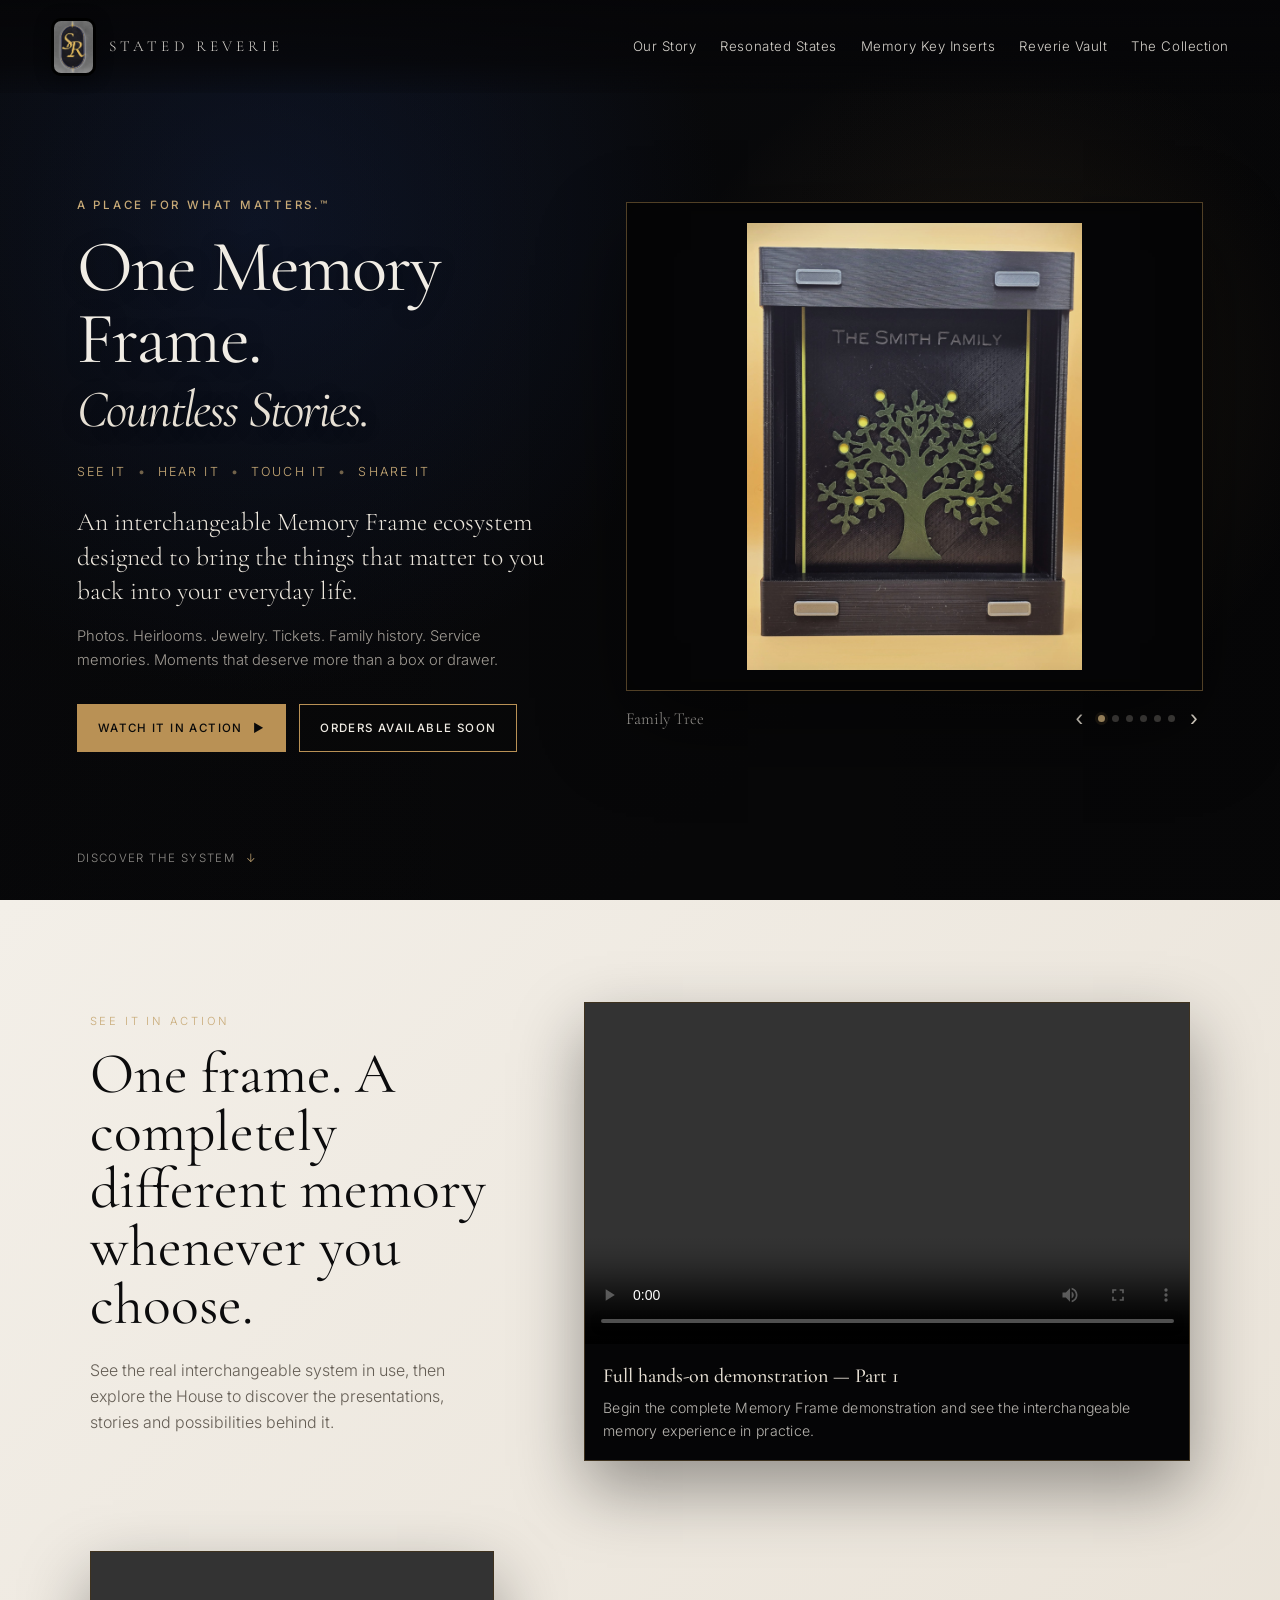
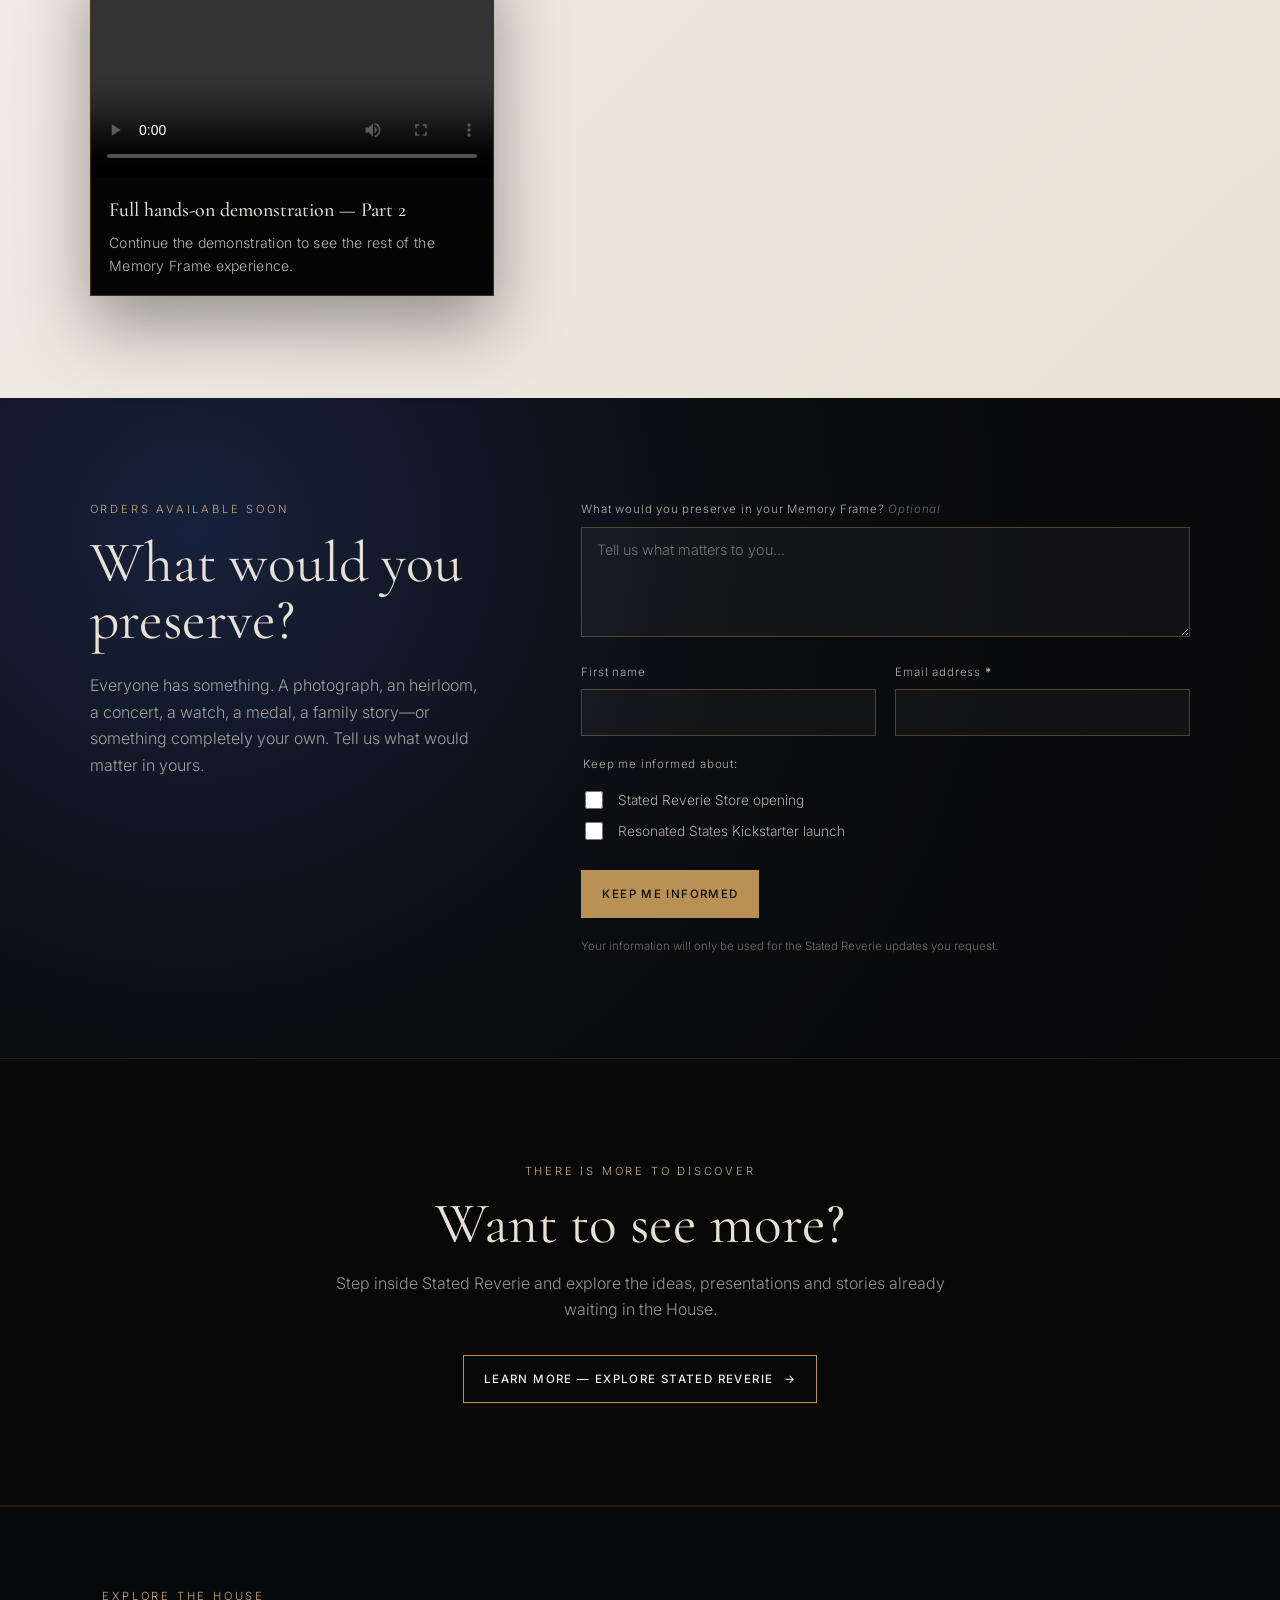
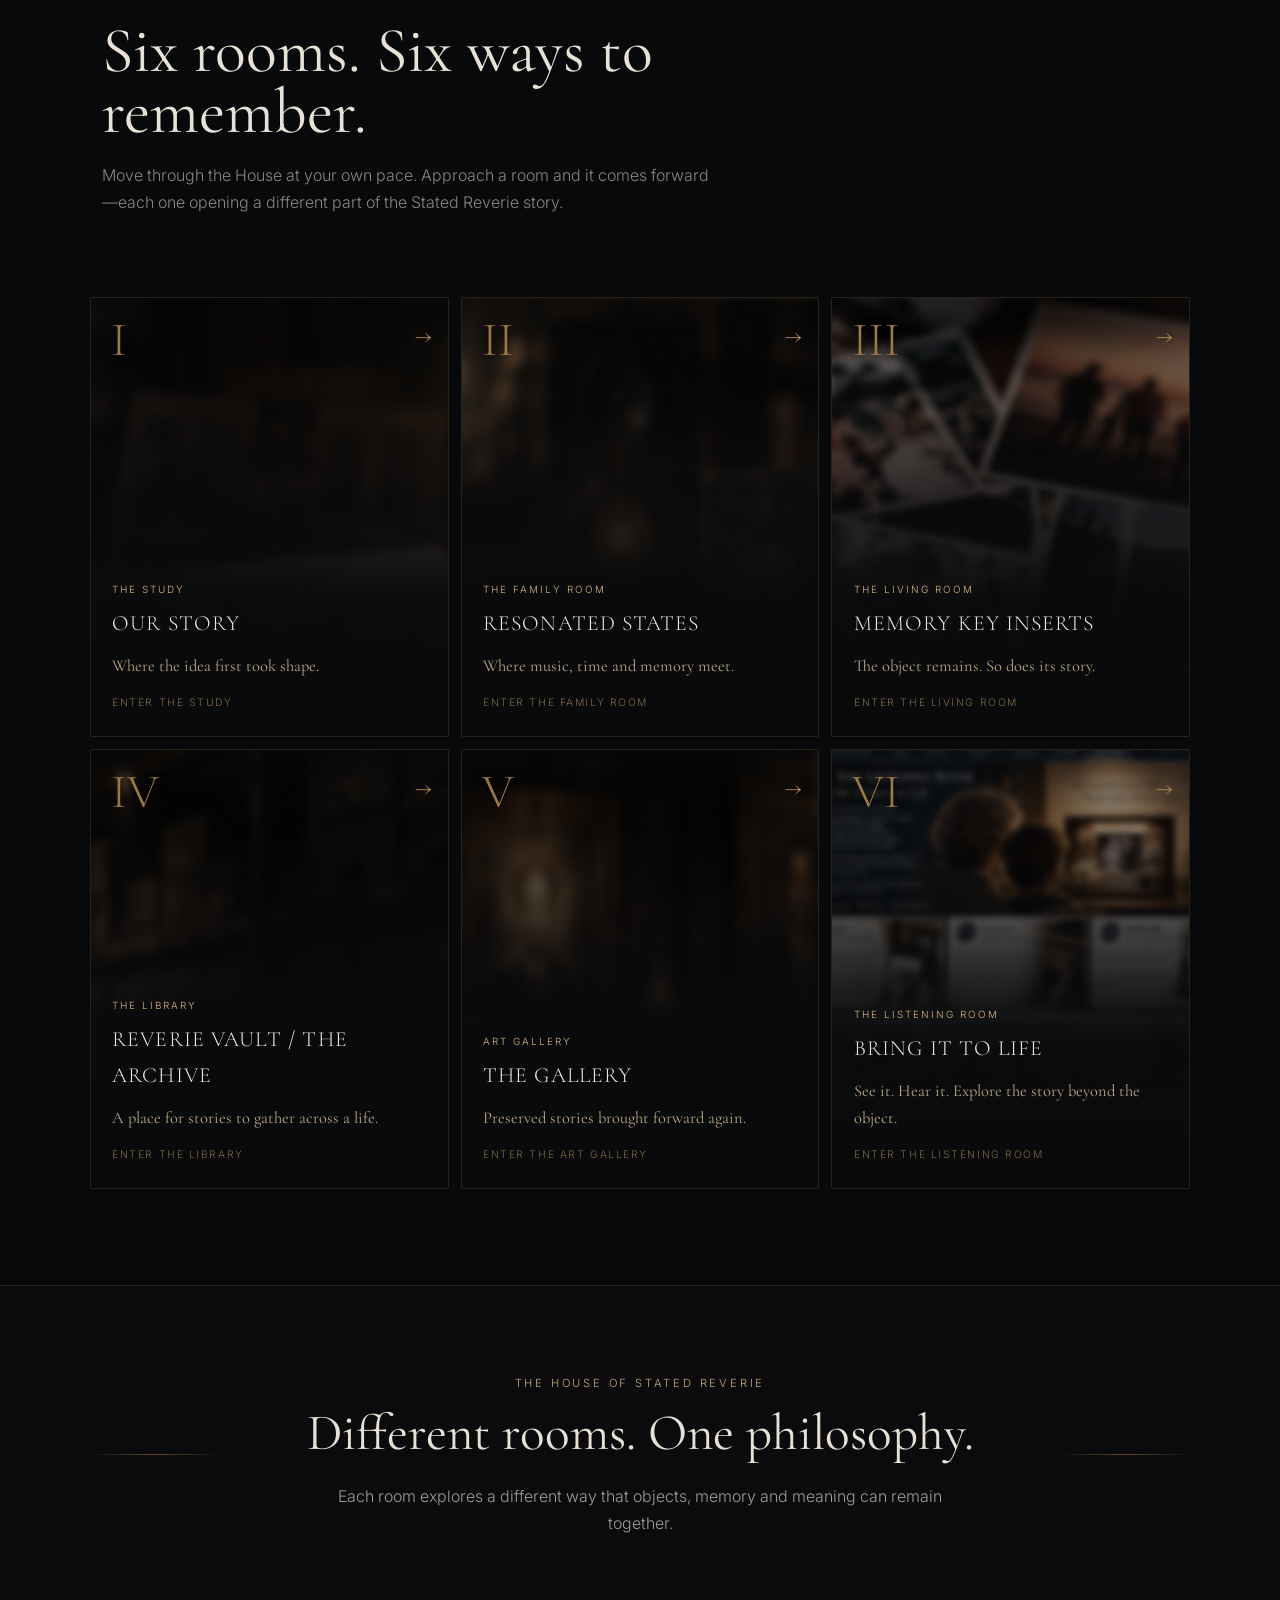
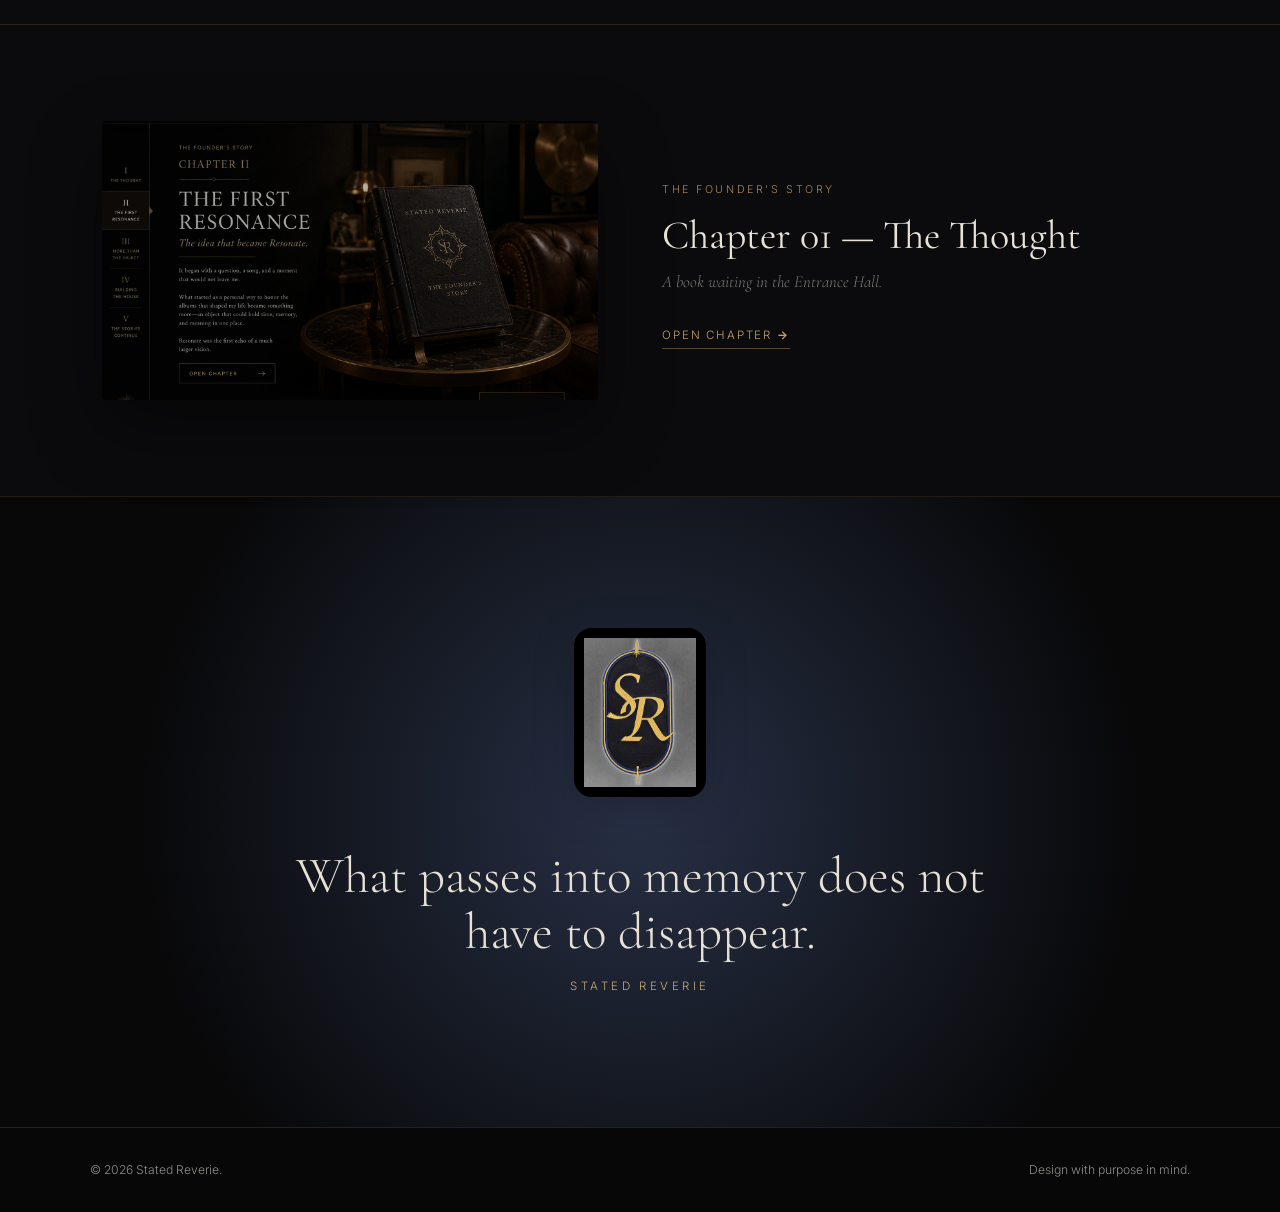
==== index.html @ b524165b "Rename Index.html to index.html" ====
<!doctype html>
<html lang="en">
<head>
<meta charset="utf-8">
<meta name="viewport" content="width=device-width,initial-scale=1">
<meta name="description" content="Stated Reverie creates physical places for the memories we don't want to lose.">
<title>Stated Reverie — A Place for What Matters</title>
<link rel="preconnect" href="https://fonts.googleapis.com">
<link rel="preconnect" href="https://fonts.gstatic.com" crossorigin>
<link href="https://fonts.googleapis.com/css2?family=Cormorant+Garamond:wght@400;500;600&family=Inter:wght@300;400;500&display=swap" rel="stylesheet">
<link rel="stylesheet" href="styles.css?v=41">
</head>
<body>
<header class="site-header">
  <a class="brand" href="#top"><img class="brand-brooch" src="assets/stated-reverie-brooch-official.png" alt="Stated Reverie SR Brooch"><span class="brand-name">STATED REVERIE</span></a>
  <button class="menu-toggle" aria-label="Open navigation" aria-expanded="false">☰</button>
  <nav class="site-nav">
    <a href="story.html">Our Story</a><a href="resonate.html">Resonated States</a><a href="memory-capsules.html">Memory Key Inserts</a><a href="genesis.html">Reverie Vault</a><a href="collection.html">The Collection</a>
  </nav>
</header>

<main id="top">
<section class="hero hero-v41" aria-labelledby="v41-title">
  <div class="hero-v41-backdrop" aria-hidden="true"></div>
  <div class="hero-v41-copy">
    <p class="v41-eyebrow">A PLACE FOR WHAT MATTERS.™</p>
    <h1 id="v41-title">One Memory Frame.<span>Countless Stories.</span></h1>
    <p class="v41-senses">SEE IT <b>•</b> HEAR IT <b>•</b> TOUCH IT <b>•</b> SHARE IT</p>
    <p class="v41-lead">An interchangeable Memory Frame ecosystem designed to bring the things that matter to you back into your everyday life.</p>
    <p class="v41-examples">Photos. Heirlooms. Jewelry. Tickets. Family history. Service memories. Moments that deserve more than a box or drawer.</p>
    <div class="v41-actions">
      <a class="v41-button primary" href="#watch">Watch it in action <span aria-hidden="true">▶</span></a>
      <a class="v41-button secondary" href="#interest">Orders available soon</a>
    </div>
  </div>

  <div class="memory-frame-rotator" aria-label="Examples of interchangeable Stated Reverie Memory Frame presentations">
    <div class="rotator-stage">
      <img class="rotator-slide active" src="assets/family-tree.jpg" alt="Family Tree Memory Frame presentation">
      <img class="rotator-slide" src="assets/clock-album-cd.jpg" alt="Music and CD Memory Frame presentation">
      <img class="rotator-slide" src="assets/shadowbox-wristwatch.jpg" alt="Wristwatch heirloom Memory Frame presentation">
      <img class="rotator-slide" src="assets/lithophane-lit.jpg" alt="Illuminated lithophane Memory Frame presentation">
      <img class="rotator-slide" src="assets/event-keepsake-superbowl.jpg" alt="Event keepsake Memory Frame presentation">
      <img class="rotator-slide" src="assets/pegboard-pocketwatch.jpg" alt="Pocket watch pegboard Memory Frame presentation">
    </div>
    <div class="rotator-footer">
      <span id="rotator-caption">Family Tree</span>
      <div class="rotator-controls" aria-label="Memory Frame slideshow controls">
        <button type="button" class="rotator-prev" aria-label="Previous Memory Frame">‹</button>
        <div class="rotator-dots" aria-label="Choose a Memory Frame"></div>
        <button type="button" class="rotator-next" aria-label="Next Memory Frame">›</button>
      </div>
    </div>
  </div>
  <a class="v41-scroll-cue" href="#watch">Discover the system <span aria-hidden="true">↓</span></a>
</section>

<section class="v41-watch" id="watch" aria-labelledby="watch-title">
  <div class="v41-section-copy">
    <p class="room-label">SEE IT IN ACTION</p>
    <h2 id="watch-title">One frame. A completely different memory whenever you choose.</h2>
    <p>See the real interchangeable system in use, then explore the House to discover the presentations, stories and possibilities behind it.</p>
  </div>
  <div class="v41-demo-video">
    <video controls preload="metadata" playsinline aria-label="Stated Reverie Memory Frame full hands-on demonstration part 1">
      <source src="assets/MemoryFrameDemo_Part1_H264.mp4" type="video/mp4">
      Your browser does not support embedded video.
    </video>
    <div class="v41-video-caption"><strong>Full hands-on demonstration — Part 1</strong><span>Begin the complete Memory Frame demonstration and see the interchangeable memory experience in practice.</span></div>
  </div>
  <div class="v41-demo-video">
    <video controls preload="metadata" playsinline aria-label="Stated Reverie Memory Frame full hands-on demonstration part 2">
      <source src="assets/MemoryFrameDemo_Part2_H264.mp4" type="video/mp4">
      Your browser does not support embedded video.
    </video>
    <div class="v41-video-caption"><strong>Full hands-on demonstration — Part 2</strong><span>Continue the demonstration to see the rest of the Memory Frame experience.</span></div>
  </div>
</section>

<section class="v41-interest" id="interest" aria-labelledby="interest-title">
  <div class="interest-intro">
    <p class="room-label">ORDERS AVAILABLE SOON</p>
    <h2 id="interest-title">What would you preserve?</h2>
    <p>Everyone has something. A photograph, an heirloom, a concert, a watch, a medal, a family story—or something completely your own. Tell us what would matter in yours.</p>
  </div>
  <form class="interest-form" name="stated-reverie-interest" method="POST" data-netlify="true">
    <input type="hidden" name="form-name" value="stated-reverie-interest">
    <label class="wide">
      <span>What would you preserve in your Memory Frame? <em>Optional</em></span>
      <textarea name="memory" rows="4" placeholder="Tell us what matters to you..."></textarea>
    </label>
    <label><span>First name</span><input name="first-name" type="text" autocomplete="given-name"></label>
    <label><span>Email address <b aria-hidden="true">*</b></span><input name="email" type="email" autocomplete="email" required></label>
    <fieldset class="wide">
      <legend>Keep me informed about:</legend>
      <label class="check"><input type="checkbox" name="updates" value="store-opening"> <span>Stated Reverie Store opening</span></label>
      <label class="check"><input type="checkbox" name="updates" value="kickstarter"> <span>Resonated States Kickstarter launch</span></label>
    </fieldset>
    <button class="v41-button primary wide" type="submit">Keep me informed</button>
    <p class="form-note wide">Your information will only be used for the Stated Reverie updates you request.</p>
  </form>
</section>

<section class="v41-explore" aria-labelledby="explore-title">
  <p class="room-label">THERE IS MORE TO DISCOVER</p>
  <h2 id="explore-title">Want to see more?</h2>
  <p>Step inside Stated Reverie and explore the ideas, presentations and stories already waiting in the House.</p>
  <a class="v41-button secondary" href="#house">Learn more — Explore Stated Reverie <span aria-hidden="true">→</span></a>
</section>

<section class="memory-room-index" id="house" aria-label="Explore the House">
  <div class="memory-room-intro">
    <p class="room-label">EXPLORE THE HOUSE</p>
    <h2>Six rooms. Six ways to remember.</h2>
    <p>Move through the House at your own pace. Approach a room and it comes forward—each one opening a different part of the Stated Reverie story.</p>
  </div>

  <div class="memory-room-grid">
    <a class="memory-room-card story-memory" href="story.html">
      <span class="memory-number">I</span>
      <div class="memory-copy"><span class="house-room-name">THE STUDY</span><small>OUR STORY</small><strong>Where the idea first took shape.</strong><em>Enter the Study</em></div>
      <div class="memory-image"><img src="assets/room-story-memory.jpg" alt="Atmospheric memory artwork for The Study"></div>
      <span class="memory-arrow">→</span>
    </a>

    <a class="memory-room-card resonate-memory" href="resonate.html">
      <span class="memory-number">II</span>
      <div class="memory-copy"><span class="house-room-name">THE FAMILY ROOM</span><small>RESONATED STATES</small><strong>Where music, time and memory meet.</strong><em>Enter the Family Room</em></div>
      <div class="memory-image"><img src="assets/room-resonate-memory.jpg" alt="A real Stated Reverie Family Tree presentation representing shared family memories"></div>
      <span class="memory-arrow">→</span>
    </a>

    <a class="memory-room-card capsules-memory" href="memory-capsules.html">
      <span class="memory-number">III</span>
      <div class="memory-copy"><span class="house-room-name">THE LIVING ROOM</span><small>MEMORY KEY INSERTS</small><strong>The object remains. So does its story.</strong><em>Enter the Living Room</em></div>
      <div class="memory-image"><img src="assets/family-memory-story.jpg" alt="The physical Stated Reverie Memory Booklet representing the stories attached to keepsakes"></div>
      <span class="memory-arrow">→</span>
    </a>

    <a class="memory-room-card genesis-memory" href="genesis.html">
      <span class="memory-number">IV</span>
      <div class="memory-copy"><span class="house-room-name">THE LIBRARY</span><small>REVERIE VAULT / THE ARCHIVE</small><strong>A place for stories to gather across a life.</strong><em>Enter the Library</em></div>
      <div class="memory-image"><img src="assets/room-genesis-memory.jpg" alt="Atmospheric archive artwork for The Library"></div>
      <span class="memory-arrow">→</span>
    </a>

    <a class="memory-room-card gallery-memory" href="collection.html">
      <span class="memory-number">V</span>
      <div class="memory-copy"><span class="house-room-name">ART GALLERY</span><small>THE GALLERY</small><strong>Preserved stories brought forward again.</strong><em>Enter the Art Gallery</em></div>
      <div class="memory-image"><img src="assets/room-gallery-memory.jpg" alt="A lineup of real Stated Reverie Memory Frame presentations representing the Collection"></div>
      <span class="memory-arrow">→</span>
    </a>

    <a class="memory-room-card listening-memory" href="listening-room.html">
      <span class="memory-number">VI</span>
      <div class="memory-copy"><span class="house-room-name">THE LISTENING ROOM</span><small>BRING IT TO LIFE</small><strong>See it. Hear it. Explore the story beyond the object.</strong><em>Enter the Listening Room</em></div>
      <div class="memory-image"><img src="assets/listening-room-memory.png" alt="Memory-rich scenes representing photographs, voices, stories and digital memories brought to life"></div>
      <span class="memory-arrow">→</span>
    </a>
  </div>
</section>

<section class="house-threshold" aria-label="The House of Stated Reverie">
  <span class="threshold-rule"></span>
  <div>
    <p class="room-label">THE HOUSE OF STATED REVERIE</p>
    <h2>Different rooms. One philosophy.</h2>
    <p>Each room explores a different way that objects, memory and meaning can remain together.</p>
  </div>
  <span class="threshold-rule"></span>
</section>

<aside class="founder-book-discovery">
      <div class="book-object"><img src="assets/founders-book-scene.png" alt="The Founder’s Story book"></div>
      <div class="book-caption"><span>THE FOUNDER’S STORY</span><strong>Chapter 01 — The Thought</strong><em>A book waiting in the Entrance Hall.</em><a href="chapter-1.html">Open Chapter <b>→</b></a></div>
    </aside><section class="closing">
  <div class="closing-mark"><img src="assets/stated-reverie-brooch-official.png" alt="Stated Reverie Brooch"></div>
  <p>What passes into memory does not have to disappear.</p>
  <span>STATED REVERIE</span>
</section>
</main>

<footer class="site-footer"><div>© 2026 Stated Reverie.</div><div>Design with purpose in mind.</div></footer>
<script src="script.js?v=41"></script>
</body>
</html>
---- styles.css ----
:root{--ink:#0b0b0c;--ivory:#f1ede5;--paper:#e7e0d4;--gold:#b99155;--gold2:#c8aa77;--blue:#111b34;--line:rgba(185,145,85,.42)}
*{box-sizing:border-box}html{scroll-behavior:smooth}body{margin:0;color:var(--ink);background:var(--ivory);font-family:Inter,system-ui,sans-serif;font-weight:300;line-height:1.65}
.site-header{position:fixed;inset:0 0 auto;z-index:50;display:flex;align-items:center;justify-content:space-between;gap:2rem;padding:1.1rem 4vw;color:var(--ivory);background:linear-gradient(to bottom,rgba(7,7,8,.85),rgba(7,7,8,.2),transparent)}
.brand{display:flex;align-items:center;gap:.9rem;color:inherit;text-decoration:none}.brand-mark,.closing-mark{font-family:"Cormorant Garamond",Georgia,serif;font-size:2.2rem;font-style:italic;color:var(--gold2);letter-spacing:-.12em}.brand-name{font-family:"Cormorant Garamond",Georgia,serif;font-size:1.1rem;letter-spacing:.24em}
.site-nav{display:flex;gap:2rem}.site-nav a,.text-link{color:inherit;text-decoration:none;font-size:.83rem;letter-spacing:.04em}.site-nav a:hover,.text-link:hover{color:var(--gold2)}.menu-toggle{display:none;border:0;background:none;color:inherit;font-size:1.5rem}
.hero{position:relative;min-height:100svh;display:flex;align-items:center;padding:8rem 7vw 5rem;color:var(--ivory);background:url("assets/hero-hourglass.jpg") center/cover no-repeat}.hero-overlay{position:absolute;inset:0;background:linear-gradient(90deg,rgba(6,6,7,.94),rgba(6,6,7,.74) 34%,rgba(6,6,7,.2) 62%,rgba(6,6,7,.05))}.hero-copy{position:relative;z-index:2;width:min(650px,46vw);margin-top:2rem}.eyebrow,.section-kicker{font-size:.72rem;letter-spacing:.22em;font-weight:500;text-transform:uppercase}.eyebrow{color:var(--gold2);margin-bottom:1.4rem}
.hero h1,.section h2{font-family:"Cormorant Garamond",Georgia,serif;font-weight:400;line-height:.98;margin:0}.hero h1{font-size:clamp(3.25rem,5.7vw,6.5rem)}.hero h1 span{display:block;margin-top:.16em;color:var(--paper)}.hero-tagline{max-width:34rem;margin:2rem 0 1.5rem;font-family:"Cormorant Garamond",Georgia,serif;font-size:1.3rem;font-style:italic;color:var(--gold2)}.text-link{display:inline-flex;gap:.7rem;padding-top:1rem;border-top:1px solid var(--line)}
.section{position:relative;overflow:hidden;padding:clamp(6rem,10vw,10rem) 7vw}.section.light{background:linear-gradient(135deg,#f3efe8,#e8e1d6)}.section.dark{color:var(--paper);background:radial-gradient(circle at 75% 35%,#1e2332,#111216 38%,#09090a 100%)}
.section-grid{position:relative;z-index:2;display:grid;grid-template-columns:minmax(140px,1fr) minmax(0,3.1fr);gap:4rem;max-width:1280px;margin:auto}.section-kicker{padding-top:.7rem;color:#6f675d}.section-kicker.gold{color:var(--gold2)}.section-content{max-width:760px}.section h2{font-size:clamp(3.2rem,5.4vw,5.6rem);letter-spacing:-.025em}.lead{margin:2rem 0 1.3rem;font-family:"Cormorant Garamond",Georgia,serif;font-size:clamp(1.65rem,2.3vw,2.3rem);line-height:1.25}
.watermark{position:absolute;pointer-events:none;background:url("assets/sr-brooch-watermark.png") center/contain no-repeat;opacity:.12}.brooch-one{width:62vw;height:62vw;right:-20vw;top:-7vw;transform:rotate(-3deg)}.brooch-two{width:52vw;height:52vw;left:-18vw;bottom:-10vw;transform:rotate(5deg)}
.split-section{display:grid;grid-template-columns:1.1fr .9fr;gap:6vw;align-items:center}.split-copy{max-width:680px;margin-left:auto}.quote{margin-top:2rem;color:var(--gold2);font-family:"Cormorant Garamond",Georgia,serif;font-size:1.65rem;font-style:italic}
.abstract-panel{min-height:560px;border:1px solid rgba(185,145,85,.38);border-radius:40px;display:flex;flex-direction:column;align-items:center;justify-content:center;background:radial-gradient(circle at 50% 45%,rgba(185,145,85,.16),transparent 26%),repeating-radial-gradient(ellipse at center,rgba(185,145,85,.2) 0 2px,transparent 2px 19px),#11141c;box-shadow:inset 0 0 80px rgba(0,0,0,.55)}.abstract-panel span{font-family:"Cormorant Garamond",Georgia,serif;font-size:clamp(3rem,5vw,5rem);letter-spacing:.15em;color:var(--gold2)}.abstract-panel small{margin-top:1rem;letter-spacing:.18em;text-transform:uppercase;color:rgba(241,237,229,.68)}
.detail-lines{margin-top:2.6rem;display:grid;gap:.9rem;color:#5f584e;font-family:"Cormorant Garamond",Georgia,serif;font-size:1.35rem;font-style:italic}.detail-lines span{padding-bottom:.45rem;border-bottom:1px solid rgba(95,88,78,.25)}
.genesis{min-height:820px;display:grid;place-items:center}.genesis-inner{width:min(880px,100%);text-align:center}.genesis-inner .lead{margin-inline:auto;max-width:680px}.genesis-inner>p:not(.lead){max-width:700px;margin-inline:auto}.capsule-outline{position:relative;width:min(320px,70vw);aspect-ratio:.58;margin:4rem auto 0;border:1px solid var(--gold);border-radius:999px;opacity:.78}.capsule-line.inner{position:absolute;inset:12px;border:1px solid rgba(185,145,85,.66);border-radius:inherit}.capsule-star,.capsule-pin{position:absolute;left:50%;transform:translateX(-50%);color:var(--gold2)}.capsule-star{top:-22px;font-size:2.5rem}.capsule-pin{bottom:-30px;font-size:3rem;line-height:1}
.coming-soon{margin-top:3rem;display:flex;align-items:center;gap:1.25rem;font-size:.72rem;letter-spacing:.18em;color:#6e665c}.coming-soon .line{height:1px;flex:1;background:rgba(110,102,92,.3)}
.closing{min-height:70vh;display:grid;place-items:center;align-content:center;gap:1rem;text-align:center;color:var(--paper);background:radial-gradient(circle at center,rgba(17,27,52,.9),rgba(8,8,9,1) 70%)}.closing-mark{font-size:8rem}.closing p{margin:0;max-width:760px;font-family:"Cormorant Garamond",Georgia,serif;font-size:clamp(2rem,4vw,4rem);line-height:1.1}.closing>span{color:var(--gold2);font-size:.72rem;letter-spacing:.3em}
.site-footer{display:flex;justify-content:space-between;gap:2rem;padding:2rem 7vw;background:#070708;color:rgba(241,237,229,.58);font-size:.76rem;border-top:1px solid rgba(185,145,85,.18)}
@media(max-width:900px){.site-header{padding:1rem 1.2rem}.brand-name{display:none}.menu-toggle{display:block}.site-nav{position:absolute;top:100%;left:0;right:0;display:none;flex-direction:column;gap:0;background:rgba(8,8,9,.97)}.site-nav.open{display:flex}.site-nav a{padding:1rem 1.2rem;border-bottom:1px solid rgba(255,255,255,.07)}.hero{min-height:92svh;padding:8rem 1.3rem 4rem;background-position:62% center}.hero-copy{width:min(92vw,620px)}.hero h1{font-size:clamp(3rem,12vw,5rem)}.section{padding:5.5rem 1.3rem}.section-grid,.split-section{grid-template-columns:1fr;gap:1.5rem}.split-copy{margin:0}.abstract-panel{min-height:420px}.watermark{opacity:.08}.brooch-one,.brooch-two{width:100vw;height:100vw}.brooch-one{right:-45vw;top:5vw}.brooch-two{left:-45vw;bottom:5vw}.site-footer{flex-direction:column}}


/* --- Prototype 02 refinements --- */
.hero-copy{
  padding:1.4rem 1.4rem 1.6rem 0;
}
.hero h1{
  text-shadow:0 2px 14px rgba(0,0,0,.35);
}
.hero h1::before,
.hero h1::after{
  content:none !important;
}
.site-header{
  background:linear-gradient(to bottom,rgba(6,6,8,.93),rgba(6,6,8,.72) 65%,rgba(6,6,8,.16));
}
.site-nav{
  gap:1.5rem;
}
.site-nav a{
  opacity:.88;
}
.brand-mark{
  font-size:2rem;
  color:var(--gold2);
}
.brand-name{
  font-size:.95rem;
  letter-spacing:.26em;
  opacity:.9;
}

.genesis-product{
  display:grid;
  grid-template-columns:minmax(0,1fr) minmax(420px,.9fr);
  gap:7vw;
  align-items:center;
  min-height:860px;
}
.genesis-copy{
  max-width:680px;
  margin-left:auto;
}
.genesis-copy .lead{
  max-width:620px;
}
.genesis-note{
  margin-top:1.8rem;
  color:rgba(231,224,212,.6);
  font-size:.82rem;
  letter-spacing:.04em;
}
.genesis-visual{
  display:flex;
  justify-content:center;
}
.capsule-frame{
  position:relative;
  width:min(520px,42vw);
  aspect-ratio:.78;
  padding:18px;
  border:1px solid var(--gold);
  border-radius:46% / 24%;
  background:rgba(8,8,9,.55);
  box-shadow:0 35px 80px rgba(0,0,0,.35), inset 0 0 45px rgba(185,145,85,.05);
}
.capsule-frame::before{
  content:"";
  position:absolute;
  inset:12px;
  border:1px solid rgba(185,145,85,.52);
  border-radius:inherit;
  pointer-events:none;
}
.capsule-frame img{
  width:100%;
  height:100%;
  object-fit:cover;
  border-radius:44% / 22%;
  filter:saturate(.9) contrast(1.05) brightness(.88);
}
.capsule-frame .capsule-star{
  top:-25px;
  font-size:2.6rem;
}
.capsule-frame .capsule-pin{
  bottom:-31px;
  font-size:3rem;
}
.closing-mark{
  position:relative;
}
.closing-mark::before{
  content:"";
  position:absolute;
  left:50%;
  top:50%;
  width:240px;
  height:380px;
  transform:translate(-50%,-50%);
  border:1px solid rgba(185,145,85,.16);
  border-radius:46% / 24%;
  z-index:-1;
}

@media(max-width:900px){
  .genesis-product{
    grid-template-columns:1fr;
    gap:3rem;
    min-height:auto;
  }
  .genesis-copy{margin:0}
  .capsule-frame{width:min(82vw,520px)}
}


/* --- Prototype 03: header/hero cleanup + Genesis framing --- */

/* Header is the sole navigation layer. */
.site-header{
  z-index:100;
}
.hero .site-nav,
.hero-nav,
.hero-links{
  display:none !important;
}

/* Prevent decorative/duplicate hero copy from appearing as another nav/text layer. */
.hero-copy::before,
.hero-copy::after,
.hero h1::before,
.hero h1::after{
  content:none !important;
  display:none !important;
}

/* Give the hero copy a clear, deliberate zone away from the header. */
.hero-copy{
  position:relative;
  z-index:2;
  max-width:650px;
  padding-top:clamp(5rem,10vh,8rem);
}
.hero h1{
  position:relative;
  opacity:1;
}

/* Genesis: show the complete product as an object in a frame, rather than cropping into it. */
.capsule-frame{
  width:min(590px,44vw);
  aspect-ratio:.88;
  padding:24px;
  border-radius:42% / 22%;
  display:flex;
  align-items:center;
  justify-content:center;
}
.genesis-photo-mat{
  width:calc(100% - 34px);
  height:calc(100% - 34px);
  display:flex;
  align-items:center;
  justify-content:center;
  overflow:hidden;
  border-radius:38% / 19%;
  background:
    radial-gradient(circle at 50% 45%,rgba(185,145,85,.08),transparent 55%),
    #09090a;
}
.capsule-frame img{
  width:88%;
  height:88%;
  object-fit:contain;
  object-position:center;
  border-radius:4px;
  filter:saturate(.88) contrast(1.04) brightness(.9);
  box-shadow:0 24px 55px rgba(0,0,0,.42);
}

@media(max-width:900px){
  .capsule-frame{width:min(88vw,590px)}
  .hero-copy{padding-top:6.5rem}
}

/* Prototype 04 — hero artwork cleanup */
.hero{
  background-position:center 44%;
}
@media(max-width:900px){
  .hero{background-position:60% 44%;}
}


/* Prototype 05 — clean hero: artwork carries the message */
.hero-copy{display:none !important;}
.hero-scroll{
  position:absolute;
  z-index:3;
  left:7vw;
  bottom:4.2rem;
}
.hero-scroll .text-link{
  color:rgba(241,237,229,.88);
  border-top:1px solid rgba(185,145,85,.55);
}
@media(max-width:900px){
  .hero-scroll{left:1.3rem;bottom:2.4rem;}
}


/* Prototype 06 — restore hero artwork brightness now that overlay copy is gone */
.hero-overlay{
  background:
    linear-gradient(180deg, rgba(0,0,0,.16) 0%, rgba(0,0,0,.03) 28%, rgba(0,0,0,.02) 72%, rgba(0,0,0,.12) 100%) !important;
}
@media(max-width:900px){
  .hero-overlay{
    background:
      linear-gradient(180deg, rgba(0,0,0,.18) 0%, rgba(0,0,0,.04) 30%, rgba(0,0,0,.03) 75%, rgba(0,0,0,.14) 100%) !important;
  }
}


/* Prototype 07 — actual SR Brooch in header */
.brand-brooch{
  display:block;
  width:42px;
  height:54px;
  object-fit:contain;
  flex:0 0 auto;
  filter:drop-shadow(0 2px 8px rgba(0,0,0,.32));
}
.brand{
  gap:.8rem;
}
.brand-name{
  font-family:"Cormorant Garamond",Georgia,serif;
  letter-spacing:.27em;
}
@media(max-width:900px){
  .brand-brooch{width:38px;height:48px}
  .brand-name{display:inline;font-size:.78rem;letter-spacing:.18em}
}

/* Prototype 08 — official Stated Reverie Brooch */
:root{--sr-gold:#c09a58;--sr-blue:#172a63;--sr-black:#0a0a0c;}
.brand-brooch{width:39px;height:52px;object-fit:contain;filter:drop-shadow(0 2px 8px rgba(0,0,0,.4));}
.closing-mark{width:112px;height:auto;margin:0 auto 2.2rem;border:0!important;}
.closing-mark::before{display:none!important;}
.closing-mark img{display:block;width:100%;height:auto;object-fit:contain;filter:drop-shadow(0 10px 24px rgba(0,0,0,.28));}
@media(max-width:900px){.brand-brooch{width:35px;height:47px}.closing-mark{width:92px}}


/* Prototype 09 — black presentation field behind official SR Brooch */
.brand-brooch{
  background:#000;
  border-radius:10px;
  padding:3px;
  box-sizing:content-box;
}
.closing-mark{
  background:#000;
  border-radius:18px;
  padding:10px;
  box-sizing:content-box;
}
.closing-mark img{
  background:#000;
}

/* Prototype 10 — multi-page brand site */
.interior-header{background:rgba(7,7,8,.96);border-bottom:1px solid rgba(185,145,85,.18)}
.interior-main{background:#0a0a0c;color:var(--paper)}
.interior-hero{position:relative;min-height:68vh;display:flex;align-items:flex-end;padding:11rem 8vw 7rem;overflow:hidden;background:radial-gradient(circle at 75% 40%,#17213b 0,#101116 35%,#09090a 72%)}
.interior-copy{position:relative;z-index:2;max-width:950px}
.interior-hero h1{font-family:"Cormorant Garamond",Georgia,serif;font-weight:400;font-size:clamp(4rem,8vw,8rem);line-height:.9;margin:0;color:#eee8de}
.interior-lead{font-family:"Cormorant Garamond",Georgia,serif;font-size:clamp(1.6rem,2.6vw,2.5rem);max-width:760px;color:var(--gold2);line-height:1.25}
.interior-watermark{position:absolute;width:50vw;height:70vw;right:-12vw;top:2vw;background:url("assets/stated-reverie-brooch-watermark.png") center/contain no-repeat;opacity:.32}
.interior-body{display:grid;grid-template-columns:minmax(0,1.5fr) minmax(300px,.7fr);gap:8vw;padding:8rem 8vw;background:linear-gradient(135deg,#f2eee7,#e5ded2);color:#151515}
.interior-text{max-width:760px;font-size:1.05rem}
.interior-text>p:first-child{font-family:"Cormorant Garamond",Georgia,serif;font-size:2rem;line-height:1.35;margin-top:0}
.interior-text blockquote{font-family:"Cormorant Garamond",Georgia,serif;font-size:2rem;font-style:italic;color:#80653c;border-left:1px solid #b99155;margin:3rem 0 0;padding-left:2rem}
.interior-feature{align-self:start;border-top:1px solid rgba(80,70,55,.25);padding-top:2rem}
.feature-number{font-size:.72rem;letter-spacing:.2em;color:#8a7658}
.interior-feature h3{font-family:"Cormorant Garamond",Georgia,serif;font-size:2.2rem;font-weight:400;line-height:1.05}
.prompt-card{display:grid;gap:1rem;margin:3rem 0;padding:2rem;border:1px solid rgba(128,101,60,.3);font-family:"Cormorant Garamond",Georgia,serif;font-size:1.5rem;font-style:italic}
.real-product{margin:0}.real-product img{width:100%;display:block;object-fit:contain;background:#09090a;padding:1.5rem}.real-product figcaption{font-size:.75rem;letter-spacing:.06em;color:#70695f;margin-top:.7rem}
.interior-close{min-height:45vh;display:grid;place-items:center;align-content:center;text-align:center;gap:1rem;background:radial-gradient(circle,#17213b,#080809 70%);padding:5rem 2rem}
.interior-close img{width:82px;background:#000;border-radius:14px;padding:6px}
.interior-close p{font-family:"Cormorant Garamond",Georgia,serif;font-size:2rem;margin:.5rem 0;color:#ddd5c8}
.interior-close a{color:var(--gold2);text-decoration:none;font-size:.8rem;letter-spacing:.1em;text-transform:uppercase;border-bottom:1px solid rgba(185,145,85,.4);padding-bottom:.4rem}
@media(max-width:900px){.interior-hero{min-height:60vh;padding:9rem 1.3rem 4rem}.interior-body{grid-template-columns:1fr;padding:5rem 1.3rem}.interior-watermark{width:100vw;height:120vw;right:-45vw}.interior-feature{margin-top:2rem}}

/* Prototype 11 — The House / Rooms gallery language */
.house-threshold{
  display:grid;grid-template-columns:1fr minmax(320px,760px) 1fr;align-items:center;gap:2.5rem;
  padding:5.5rem 7vw;text-align:center;background:#0b0b0d;color:#e7e0d4
}
.threshold-rule{height:1px;background:linear-gradient(90deg,transparent,rgba(185,145,85,.5),transparent)}
.room-label{font-size:.7rem;letter-spacing:.25em;color:var(--gold2);margin:0 0 1rem}
.house-threshold h2{font-family:"Cormorant Garamond",Georgia,serif;font-size:clamp(2.5rem,4vw,4.4rem);font-weight:400;margin:0;line-height:1}
.house-threshold p:last-child{max-width:620px;margin:1.5rem auto 0;color:rgba(231,224,212,.68)}
.room-entry{display:inline-flex;gap:.8rem;align-items:center;margin-top:2rem;color:var(--gold2);text-decoration:none;font-size:.76rem;letter-spacing:.14em;text-transform:uppercase;padding-bottom:.5rem;border-bottom:1px solid rgba(185,145,85,.45)}
.room-entry:hover{border-color:var(--gold2)}
.dark-link{color:#725b38;border-color:rgba(114,91,56,.4)}
.gallery-purpose{font-family:"Cormorant Garamond",Georgia,serif;font-style:italic;font-size:1.35rem;color:#6d655a}

/* Each room has its own restrained atmosphere — different rooms, one House. */
.story-room{--room-accent:#b18c58;--room-glow:#352b20}
.resonate-room{--room-accent:#b99155;--room-glow:#182546}
.capsule-room{--room-accent:#aa8054;--room-glow:#3a2923}
.genesis-room{--room-accent:#8e9bb7;--room-glow:#1d2737}
.interior-main{--room-accent:var(--gold2);--room-glow:#17213b}
.story-room .interior-main,.resonate-room .interior-main,.capsule-room .interior-main,.genesis-room .interior-main{--room-accent:inherit}
.story-room .interior-hero{background:radial-gradient(circle at 75% 40%,#352b20,#151311 38%,#09090a 72%)}
.resonate-room .interior-hero{background:radial-gradient(circle at 75% 40%,#182546,#10131c 38%,#09090a 72%)}
.capsule-room .interior-hero{background:radial-gradient(circle at 75% 40%,#3a2923,#171211 38%,#09090a 72%)}
.genesis-room .interior-hero{background:radial-gradient(circle at 75% 40%,#1d2737,#11151c 38%,#09090a 72%)}
.story-room .interior-lead{color:#c6a271}.resonate-room .interior-lead{color:#c6a06a}
.capsule-room .interior-lead{color:#bd936c}.genesis-room .interior-lead{color:#aeb9cf}
.room-threshold{height:82px;display:grid;grid-template-columns:1fr auto 1fr;align-items:center;gap:1.5rem;padding:0 8vw;background:#0a0a0c;color:#8f8679}
.room-threshold span{height:1px;background:linear-gradient(90deg,transparent,rgba(185,145,85,.4))}
.room-threshold span:last-child{background:linear-gradient(90deg,rgba(185,145,85,.4),transparent)}
.room-threshold em{font-family:"Cormorant Garamond",Georgia,serif;font-size:1rem;letter-spacing:.12em;font-style:italic}
.continue-label{font-size:.65rem;letter-spacing:.22em;color:rgba(231,224,212,.45);margin-bottom:.25rem}
.interior-close a{margin-top:.3rem}
@media(max-width:900px){
 .house-threshold{grid-template-columns:1fr;padding:4rem 1.3rem}.threshold-rule{display:none}
 .room-threshold{padding:0 1.3rem}.room-threshold em{font-size:.85rem}
}

/* Prototype 12 — The Founder’s Book */
.founder-book-discovery{display:grid;grid-template-columns:minmax(260px,520px) minmax(280px,520px);gap:4rem;align-items:center;padding:6rem 8vw;background:#0b0b0d;color:#e8e1d6;border-top:1px solid rgba(185,145,85,.18);border-bottom:1px solid rgba(185,145,85,.12)}
.book-object{overflow:hidden;border-radius:3px;box-shadow:0 28px 70px rgba(0,0,0,.45)}
.book-object img{display:block;width:100%;aspect-ratio:16/9;object-fit:cover;transition:transform .8s ease,filter .5s ease;filter:brightness(.72) saturate(.82)}
.founder-book-discovery:hover .book-object img{transform:scale(1.025);filter:brightness(.9) saturate(.95)}
.book-caption span{font-size:.67rem;letter-spacing:.24em;color:#a98653}
.book-caption strong{display:block;font-family:"Cormorant Garamond",Georgia,serif;font-weight:400;font-size:2.5rem;line-height:1.05;margin:.8rem 0}
.book-caption em{display:block;color:rgba(232,225,214,.52);font-family:"Cormorant Garamond",Georgia,serif;font-size:1.05rem;margin-bottom:1.5rem}
.book-caption a{color:#c4a06b;text-decoration:none;text-transform:uppercase;font-size:.72rem;letter-spacing:.16em;border-bottom:1px solid rgba(196,160,107,.4);padding-bottom:.4rem}
.book-reading{min-height:100vh;padding:10rem 6vw 6rem;background:radial-gradient(circle at 50% 15%,#30271e,#0b0b0c 58%);display:grid;place-items:center}
.book-page{width:min(880px,94vw);min-height:74vh;padding:clamp(3rem,7vw,7rem);background:linear-gradient(100deg,#e9dfcb,#f5ecdb 48%,#e5d8c1);color:#2b251e;box-shadow:0 35px 90px rgba(0,0,0,.58),inset 0 0 60px rgba(116,85,48,.12);border:1px solid rgba(118,88,49,.25);position:relative}
.book-page::after{content:"";position:absolute;left:50%;top:0;bottom:0;width:1px;background:linear-gradient(transparent,rgba(87,64,39,.12),transparent);pointer-events:none}
.chapter-index{font-size:.66rem;letter-spacing:.22em;color:#876c49}
.book-page h1{font-family:"Cormorant Garamond",Georgia,serif;font-weight:400;font-size:clamp(3.5rem,7vw,6.5rem);line-height:.9;margin:1.4rem 0 3rem}
.chapter-copy{font-family:"Cormorant Garamond",Georgia,serif;font-size:1.45rem;line-height:1.55;max-width:690px}
.chapter-copy p{margin:0 0 1.45rem}
.chapter-5 .chapter-copy p:last-child{font-size:1.8rem;font-style:italic;color:#6f5330;margin-top:3rem;white-space:pre-line}
.chapter-nav{display:grid;grid-template-columns:1fr auto 1fr;align-items:center;gap:1rem;margin-top:4rem;padding-top:1.2rem;border-top:1px solid rgba(87,64,39,.22);font-size:.72rem;letter-spacing:.08em;text-transform:uppercase}
.chapter-nav a{color:#695338;text-decoration:none}.chapter-nav a:last-child{text-align:right}.chapter-nav span{color:#a77d46}
.future-shop-link{display:inline-block;margin-top:2rem;color:#6e4e28;text-decoration:none;font-family:"Cormorant Garamond",Georgia,serif;font-size:2rem;border-bottom:1px solid rgba(110,78,40,.4)}
.future-shop-note{font-family:Inter,sans-serif!important;font-size:.62rem!important;font-style:normal!important;text-transform:uppercase;letter-spacing:.12em;color:#9a8b77!important;margin-top:.8rem!important}
.collection-preview{margin:0;background:#09090a;color:#e7e0d4;min-height:100vh;display:grid;place-items:center;text-align:center;font-family:Inter,sans-serif}
.collection-preview main{max-width:760px;padding:4rem}.collection-preview img{width:90px;background:#000;padding:7px;border-radius:14px}.collection-preview main>p:first-of-type{font-size:.7rem;letter-spacing:.25em;color:#b99155}.collection-preview h1{font-family:"Cormorant Garamond",Georgia,serif;font-weight:400;font-size:clamp(3.5rem,7vw,6rem);margin:1rem 0}.collection-copy{color:#a9a095;line-height:1.7}.collection-preview a{display:inline-block;margin-top:2rem;color:#c4a06b;text-decoration:none}
@media(max-width:900px){.founder-book-discovery{grid-template-columns:1fr;padding:4rem 1.3rem;gap:2rem}.book-page{padding:3rem 1.6rem}.chapter-copy{font-size:1.25rem}.book-page::after{display:none}}


/* Prototype 13 — remembered-room navigation */
.memory-room-index{background:#08090b;color:#e8e1d6;border-top:1px solid rgba(185,145,85,.15);border-bottom:1px solid rgba(185,145,85,.18)}
.memory-room-intro{padding:5rem 8vw 4rem;max-width:820px}
.memory-room-intro h2{font-family:"Cormorant Garamond",Georgia,serif;font-size:clamp(3rem,5vw,5rem);font-weight:400;line-height:.95;margin:.6rem 0 1.2rem}
.memory-room-intro>p:last-child{max-width:660px;color:rgba(232,225,214,.58);line-height:1.7}
.memory-room-card{position:relative;min-height:205px;display:grid;grid-template-columns:90px minmax(320px,520px) 1fr 70px;align-items:stretch;color:inherit;text-decoration:none;border-top:1px solid rgba(185,145,85,.17);overflow:hidden;background:#090a0c}
.memory-number{display:grid;place-items:center;font-family:"Cormorant Garamond",Georgia,serif;font-size:3.5rem;color:#9d7948;border-right:1px solid rgba(185,145,85,.18)}
.memory-copy{z-index:3;display:flex;flex-direction:column;justify-content:center;padding:2.2rem 3rem;background:linear-gradient(90deg,#090a0c 75%,rgba(9,10,12,.84),rgba(9,10,12,.22))}
.memory-copy small{font-family:"Cormorant Garamond",Georgia,serif;font-size:1.65rem;letter-spacing:.05em;color:#eee8de}
.memory-copy strong{font-family:"Cormorant Garamond",Georgia,serif;font-weight:400;font-size:1.22rem;color:#bca783;margin-top:.7rem}
.memory-copy em{font-style:normal;text-transform:uppercase;letter-spacing:.15em;font-size:.65rem;color:#806743;margin-top:1.25rem}
.memory-image{position:relative;overflow:hidden;margin-left:-90px}
.memory-image::before{content:"";position:absolute;z-index:2;inset:0;background:linear-gradient(90deg,#090a0c 0%,rgba(9,10,12,.68) 15%,rgba(9,10,12,.12) 50%,rgba(9,10,12,.35) 100%);transition:opacity .8s ease}
.memory-image img{width:100%;height:100%;object-fit:cover;transform:scale(1.055);filter:blur(3.2px) brightness(.67) saturate(.72);transition:filter 1.1s ease,transform 1.3s ease}
.memory-arrow{z-index:4;display:grid;place-items:center;font-family:"Cormorant Garamond",Georgia,serif;font-size:2rem;color:#a98653;background:linear-gradient(90deg,transparent,#090a0c)}
.memory-room-card:hover .memory-image img,.memory-room-card:focus-visible .memory-image img{filter:blur(.65px) brightness(.9) saturate(.9);transform:scale(1.015)}
.memory-room-card:hover .memory-image::before,.memory-room-card:focus-visible .memory-image::before{opacity:.6}
.memory-room-card:hover .memory-copy small,.memory-room-card:focus-visible .memory-copy small{color:#d8b77d}
.memory-room-card:hover .memory-arrow,.memory-room-card:focus-visible .memory-arrow{transform:translateX(6px);color:#d8b77d}
.memory-arrow{transition:transform .45s ease,color .45s ease}
@media(max-width:900px){
 .memory-room-intro{padding:4rem 1.3rem 3rem}
 .memory-room-card{grid-template-columns:58px 1fr 42px;min-height:260px}
 .memory-number{font-size:2.3rem}
 .memory-copy{grid-column:2;padding:1.5rem;justify-content:flex-end;background:linear-gradient(0deg,#090a0c 5%,rgba(9,10,12,.86) 58%,rgba(9,10,12,.08))}
 .memory-image{position:absolute;inset:0 0 0 58px;margin:0}
 .memory-arrow{grid-column:3}
 .memory-copy small{font-size:1.4rem}
 .memory-copy strong{font-size:1.05rem}
}


/* Prototype 14 — Entering the Room
   Carry the same remembered image from the House index into the destination page,
   so the visitor feels they have stepped into that memory/room. */

.story-room .interior-hero,
.resonate-room .interior-hero,
.capsule-room .interior-hero,
.genesis-room .interior-hero{
  isolation:isolate;
  position:relative;
  overflow:hidden;
}

/* The image occupies the right side of the room, like the visitor has now entered it. */
.story-room .interior-hero::before,
.resonate-room .interior-hero::before,
.capsule-room .interior-hero::before,
.genesis-room .interior-hero::before{
  content:"";
  position:absolute;
  z-index:0;
  top:0;
  right:0;
  width:56%;
  height:100%;
  background-repeat:no-repeat;
  background-size:cover;
  background-position:center;
  opacity:.9;
  transform:scale(1.025);
}

/* Carry over the exact Room image from the previous navigation panel. */
.story-room .interior-hero::before{
  background-image:url("assets/room-story-memory.jpg");
  filter:blur(1.7px) brightness(.72) sepia(.10) saturate(.78);
}
.resonate-room .interior-hero::before{
  background-image:url("assets/room-resonate-memory.jpg");
  filter:blur(1.6px) brightness(.68) saturate(.84);
}
.capsule-room .interior-hero::before{
  background-image:url("assets/room-capsules-memory.jpg");
  filter:blur(1.8px) brightness(.70) sepia(.13) saturate(.76);
}
.genesis-room .interior-hero::before{
  background-image:url("assets/room-genesis-memory.jpg");
  filter:blur(2px) brightness(.62) saturate(.66);
}

/* Blend image into the dark page instead of showing a rectangular photo panel. */
.story-room .interior-hero::after,
.resonate-room .interior-hero::after,
.capsule-room .interior-hero::after,
.genesis-room .interior-hero::after{
  content:"";
  position:absolute;
  z-index:1;
  inset:0;
  pointer-events:none;
  background:
    linear-gradient(90deg,
      rgba(9,10,12,1) 0%,
      rgba(9,10,12,.99) 34%,
      rgba(9,10,12,.84) 48%,
      rgba(9,10,12,.34) 67%,
      rgba(9,10,12,.12) 88%,
      rgba(9,10,12,.24) 100%),
    linear-gradient(180deg,rgba(9,10,12,.12),rgba(9,10,12,.30));
}

/* Text remains on the left — the remembered room occupies the right. */
.interior-copy{
  position:relative;
  z-index:4;
  width:min(760px,54%);
}

/* Keep the old brooch watermark extremely quiet in these room entrances. */
.story-room .interior-watermark,
.resonate-room .interior-watermark,
.capsule-room .interior-watermark,
.genesis-room .interior-watermark{
  opacity:.035;
  z-index:2;
}

/* Entering the room: image resolves gently from haze to memory. */
@media (prefers-reduced-motion:no-preference){
  .story-room .interior-hero::before,
  .resonate-room .interior-hero::before,
  .capsule-room .interior-hero::before,
  .genesis-room .interior-hero::before{
    animation:enterMemoryRoom 2.3s cubic-bezier(.2,.75,.25,1) both;
  }

  @keyframes enterMemoryRoom{
    0%{
      opacity:.20;
      transform:scale(1.075);
      filter:blur(7px) brightness(.44) saturate(.52);
    }
    100%{
      opacity:.9;
      transform:scale(1.025);
    }
  }
}

/* The threshold underneath now reads like you have crossed into the room. */
.room-threshold em{
  color:#b89a6d;
}
.story-room .room-threshold em::before{content:"You are entering the Studio — ";}
.resonate-room .room-threshold em::before{content:"You are entering Resonated States — ";}
.capsule-room .room-threshold em::before{content:"You are entering the Collection — ";}
.genesis-room .room-threshold em::before{content:"You are entering the Archive — ";}

@media(max-width:900px){
  .story-room .interior-hero::before,
  .resonate-room .interior-hero::before,
  .capsule-room .interior-hero::before,
  .genesis-room .interior-hero::before{
    width:100%;
    opacity:.48;
  }

  .story-room .interior-hero::after,
  .resonate-room .interior-hero::after,
  .capsule-room .interior-hero::after,
  .genesis-room .interior-hero::after{
    background:
      linear-gradient(180deg,rgba(9,10,12,.82),rgba(9,10,12,.60) 46%,rgba(9,10,12,.86));
  }

  .interior-copy{
    width:100%;
  }
}


/* ===== THE COLLECTION — REAL PRODUCT GALLERY ===== */
.collection-page{margin:0;background:#0a0a0b;color:#e7e0d4;font-family:Inter,sans-serif}
.collection-page .site-header{background:rgba(8,8,9,.94)}
.collection-hero{padding:10rem 7vw 5rem;text-align:center;max-width:980px;margin:auto}
.collection-hero>img{width:82px;background:#000;padding:6px;border-radius:14px;margin-bottom:1.4rem}
.collection-hero h1{font-family:"Cormorant Garamond",Georgia,serif;font-weight:400;font-size:clamp(3.4rem,7vw,6.8rem);line-height:.92;margin:.7rem 0 1.5rem}
.collection-hero>p:last-child{max-width:720px;margin:auto;color:#aaa197;line-height:1.8;font-size:1.02rem}
.product-gallery{width:min(1320px,90vw);margin:0 auto 7rem;display:grid;grid-template-columns:repeat(2,minmax(0,1fr));gap:2rem}
.product-card{background:#111113;border:1px solid rgba(196,160,107,.18);overflow:hidden;display:flex;flex-direction:column}
.product-card>img{display:block;width:100%;height:auto;object-fit:contain;background:#050505;padding:.75rem}
.product-card>div:not(.litho-pair){padding:1.55rem 1.7rem 1.8rem}
.product-card span{display:block;color:#b99155;font-size:.67rem;letter-spacing:.23em;margin-bottom:.55rem}
.product-card h2{font-family:"Cormorant Garamond",Georgia,serif;font-size:2rem;font-weight:500;margin:0 0 .65rem;color:#eee6da}
.product-card p{margin:0;color:#a9a095;line-height:1.65;font-size:.9rem}
.litho-card{grid-column:1/-1}
.litho-pair{display:grid;grid-template-columns:1fr 1fr;gap:2px;background:#050505;padding:0!important}
.litho-pair img{width:100%;height:auto;object-fit:contain;display:block;background:#050505}
.collection-close{text-align:center;padding:1rem 2rem 8rem}
.collection-close p{color:#b99155;letter-spacing:.18em;text-transform:uppercase;font-size:.7rem}
.collection-close h2{font-family:"Cormorant Garamond",Georgia,serif;font-size:clamp(2.5rem,5vw,4.5rem);font-weight:400;margin:.5rem 0 1.5rem}
.collection-close a{color:#c4a06b;text-decoration:none}
@media(max-width:760px){.collection-hero{padding-top:8rem}.product-gallery{grid-template-columns:1fr}.litho-card{grid-column:auto}.litho-pair{grid-template-columns:1fr}.product-card h2{font-size:1.75rem}}

/* V18 Memory Booklet + Resonated States alignment */
.booklet-showcase{display:grid;grid-template-columns:repeat(2,minmax(0,1fr));gap:1.25rem;margin:3rem 0}.booklet-showcase figure{margin:0}.booklet-showcase img{display:block;width:100%;height:auto;object-fit:contain;background:#eee9df}.booklet-showcase figcaption{padding:.65rem .1rem 0;font-size:.72rem;letter-spacing:.12em;text-transform:uppercase;color:#6f6558}.abstract-panel span{display:block;width:100%;box-sizing:border-box;text-align:center;line-height:.95;letter-spacing:.12em;padding:0 1rem}.abstract-panel small{display:block;width:100%;box-sizing:border-box;text-align:center;padding:0 1rem}@media(max-width:700px){.booklet-showcase{grid-template-columns:1fr}}

/* V19 — Collection hero: real Memory Frame lineup behind statement */
.collection-hero{
  position:relative;
  isolation:isolate;
  max-width:none;
  min-height:720px;
  padding:10rem 7vw 5rem;
  display:flex;
  flex-direction:column;
  align-items:center;
  justify-content:center;
  overflow:hidden;
  background:#09090a;
}
.collection-hero::before{
  content:"";
  position:absolute;
  inset:0;
  z-index:-2;
  background-image:url("assets/memory-frame-lineup-panorama.jpg");
  background-repeat:no-repeat;
  background-position:center center;
  background-size:100% auto;
}
.collection-hero::after{
  content:"";
  position:absolute;
  inset:0;
  z-index:-1;
  background:linear-gradient(90deg,rgba(7,7,9,.70),rgba(7,7,9,.57) 24%,rgba(7,7,9,.64) 50%,rgba(7,7,9,.57) 76%,rgba(7,7,9,.70));
}
.collection-hero>img,.collection-hero>.room-label,.collection-hero>h1,.collection-hero>p{position:relative;z-index:1}
.collection-hero h1{text-shadow:0 2px 22px rgba(0,0,0,.95),0 1px 4px rgba(0,0,0,.95)}
.collection-hero>p:last-child{color:#f0e9dd;text-shadow:0 2px 10px #000,0 1px 3px #000}
.collection-hero .room-label{text-shadow:0 2px 8px #000}
@media(max-width:760px){
 .collection-hero{min-height:620px;padding-top:8rem}
 .collection-hero::before{background-size:auto 58%;background-position:center 48%}
 .collection-hero::after{background:rgba(7,7,9,.67)}
}

/* V20 — Collection use guide + launch/test pricing */
.collection-guide{width:min(1120px,86vw);margin:0 auto 4rem;text-align:center;padding:3.2rem 0 1rem}
.collection-guide h2{font-family:"Cormorant Garamond",Georgia,serif;font-size:clamp(2.4rem,4vw,4rem);font-weight:400;margin:.5rem auto 1.2rem;max-width:850px;color:#eee6da}
.collection-guide>p:not(.room-label){max-width:880px;margin:0 auto;color:#aaa197;line-height:1.8}
.universal-notes{display:grid;grid-template-columns:repeat(3,1fr);gap:1rem;margin:2.2rem 0}
.universal-notes>div{border:1px solid rgba(196,160,107,.25);background:#111113;padding:1.4rem;text-align:left}
.universal-notes strong{display:block;color:#c4a06b;font-size:.68rem;letter-spacing:.16em;margin-bottom:.65rem}
.universal-notes span{display:block;color:#aaa197;font-size:.86rem;line-height:1.6}
.collection-guide .pricing-note{font-size:.8rem!important;color:#7f776d!important;border-top:1px solid rgba(196,160,107,.16);padding-top:1.2rem}
.product-card .price{margin-top:1rem!important;padding-top:.8rem;border-top:1px solid rgba(196,160,107,.16);color:#c4a06b!important;font-size:.78rem!important;letter-spacing:.02em}
.calendar-card>img{object-position:center}
@media(max-width:760px){.universal-notes{grid-template-columns:1fr}.collection-guide{width:min(92vw,1120px)}}

/* V22 bundle clarity */
.bundle-mini{display:flex!important;align-items:center;justify-content:flex-start;gap:.7rem;margin:1rem 0 .15rem;padding:0!important}
.bundle-mini img{width:76px;height:76px;object-fit:contain;background:#050505;border:1px solid rgba(196,160,107,.22);padding:.2rem}
.bundle-mini span{margin:0!important;color:#c4a06b!important;font-family:"Cormorant Garamond",Georgia,serif;font-size:1.5rem!important;letter-spacing:0!important}
.product-card .price small{color:#9d958a;font-size:.72rem;letter-spacing:0}

/* V23 — Shadowbox backdrop / fabric add-on */
.product-card .bonus-line{display:block;margin-top:.55rem;color:#d6b77f;font-weight:500;line-height:1.5}
.backdrop-story{width:min(1120px,86vw);margin:1.5rem auto 5rem;display:grid;grid-template-columns:.9fr 1.1fr;gap:2.2rem;align-items:center;background:#111113;border:1px solid rgba(196,160,107,.2);padding:2rem}
.backdrop-story>img{width:100%;height:auto;display:block;border:1px solid rgba(196,160,107,.2)}
.backdrop-copy h2{font-family:"Cormorant Garamond",Georgia,serif;font-size:clamp(2.3rem,4vw,3.8rem);font-weight:400;color:#eee6da;margin:.35rem 0 1rem}
.backdrop-copy>p:not(.room-label){color:#aaa197;line-height:1.75;margin:0}
.fabric-offer{margin-top:1.5rem;padding:1.2rem 1.3rem;border-left:2px solid #c4a06b;background:rgba(196,160,107,.06)}
.fabric-offer strong{display:block;color:#c4a06b;font-size:1.05rem;margin-bottom:.45rem}
.fabric-offer span{display:block;color:#c9c0b5;font-size:.88rem;line-height:1.55}
.fabric-offer small{display:block;color:#81796f;font-size:.72rem;line-height:1.5;margin-top:.65rem;font-style:italic}
@media(max-width:760px){.backdrop-story{width:min(92vw,1120px);grid-template-columns:1fr;padding:1.2rem}.backdrop-story>img{order:-1}}

/* V25 — Entrance hourglass motion + interactive House rooms */
.hero{overflow:hidden}
.hourglass-sand{position:absolute;z-index:1;left:58.55%;top:42.2%;width:18px;height:29%;pointer-events:none;transform:translateX(-50%);overflow:visible;filter:drop-shadow(0 0 5px rgba(225,170,80,.16))}
.hourglass-sand::before{content:"";position:absolute;left:50%;top:0;width:2px;height:100%;transform:translateX(-50%);background:linear-gradient(to bottom,rgba(246,210,139,.05),rgba(250,214,137,.96) 10%,rgba(231,176,84,.9) 76%,rgba(239,191,99,.16));box-shadow:0 0 4px rgba(241,190,93,.62);animation:sand-stream 1.7s ease-in-out infinite}
.hourglass-sand::after{content:"";position:absolute;left:50%;bottom:-3px;width:30px;height:8px;transform:translateX(-50%);border-radius:50%;background:radial-gradient(ellipse at center,rgba(231,176,83,.74) 0 28%,rgba(207,143,54,.42) 48%,rgba(175,112,38,0) 74%);filter:blur(.35px);animation:sand-impact 2.4s ease-in-out infinite}
.hourglass-sand .sand-glow{position:absolute;left:50%;top:6%;width:18px;height:88%;transform:translateX(-50%);background:linear-gradient(to right,transparent,rgba(244,200,116,.10),transparent);filter:blur(5px);animation:sand-glimmer 4.8s ease-in-out infinite}
.hourglass-sand .sand-mound{position:absolute;left:50%;bottom:-1px;width:22px;height:10px;transform:translateX(-50%) scaleY(.72);transform-origin:50% 100%;clip-path:polygon(50% 0,100% 100%,0 100%);background:linear-gradient(135deg,rgba(247,205,121,.88),rgba(189,119,38,.72));filter:drop-shadow(0 0 2px rgba(235,179,87,.34));animation:sand-mound 6.8s ease-in-out infinite}
.hourglass-sand span{position:absolute;top:-2px;left:50%;width:2px;height:2px;border-radius:50%;background:#efc271;box-shadow:0 0 3px rgba(244,194,101,.62);animation:sand-grain 2.05s linear infinite}
.hourglass-sand span:nth-of-type(3n+1){width:1px;height:1px;animation-duration:1.72s}.hourglass-sand span:nth-of-type(4n){width:3px;height:3px;opacity:.78;animation-duration:2.28s}
.hourglass-sand span:nth-of-type(1){animation-delay:-.12s;--drift:-3px}.hourglass-sand span:nth-of-type(2){animation-delay:-.31s;--drift:2px}.hourglass-sand span:nth-of-type(3){animation-delay:-.48s;--drift:-1px}.hourglass-sand span:nth-of-type(4){animation-delay:-.67s;--drift:4px}.hourglass-sand span:nth-of-type(5){animation-delay:-.84s;--drift:-4px}.hourglass-sand span:nth-of-type(6){animation-delay:-1.01s;--drift:1px}.hourglass-sand span:nth-of-type(7){animation-delay:-1.18s;--drift:3px}.hourglass-sand span:nth-of-type(8){animation-delay:-1.35s;--drift:-2px}.hourglass-sand span:nth-of-type(9){animation-delay:-1.52s;--drift:5px}.hourglass-sand span:nth-of-type(10){animation-delay:-1.69s;--drift:-5px}.hourglass-sand span:nth-of-type(11){animation-delay:-1.86s;--drift:2px}.hourglass-sand span:nth-of-type(12){animation-delay:-2.03s;--drift:-3px}.hourglass-sand span:nth-of-type(13){animation-delay:-2.20s;--drift:1px}.hourglass-sand span:nth-of-type(14){animation-delay:-2.37s;--drift:-1px}
@keyframes sand-stream{0%,100%{opacity:.52;transform:translateX(-50%) scaleX(.55)}38%{opacity:1;transform:translateX(-50%) scaleX(1.2)}72%{opacity:.74;transform:translateX(-50%) scaleX(.78)}}
@keyframes sand-grain{0%{transform:translate3d(0,0,0) scale(.55);opacity:0}6%{opacity:.95}45%{transform:translate3d(calc(var(--drift,0px)*.35),92px,0) scale(1);opacity:1}88%{opacity:.82}100%{transform:translate3d(var(--drift,0px),190px,0) scale(.7);opacity:0}}
@keyframes sand-impact{0%,100%{opacity:.36;transform:translateX(-50%) scale(.78)}50%{opacity:.82;transform:translateX(-50%) scale(1.12)}}
@keyframes sand-mound{0%,100%{transform:translateX(-50%) scale(.84,.58);opacity:.62}48%{transform:translateX(-50%) scale(1.08,1);opacity:.92}82%{transform:translateX(-50%) scale(.98,.84);opacity:.8}}
@keyframes sand-glimmer{0%,100%{opacity:.15;transform:translateX(-50%) translateX(-4px)}50%{opacity:.62;transform:translateX(-50%) translateX(4px)}}
.memory-room-grid{padding:0 7vw 6rem;display:grid;grid-template-columns:repeat(5,minmax(0,1fr));gap:12px;align-items:center}
.memory-room-grid .memory-room-card{min-height:440px;display:block;border:1px solid rgba(185,145,85,.18);border-radius:2px;transition:transform .45s ease,box-shadow .45s ease,border-color .45s ease;overflow:hidden;isolation:isolate}
.memory-room-grid .memory-room-card:hover,.memory-room-grid .memory-room-card:focus-visible{transform:scale(1.075);z-index:10;border-color:rgba(216,183,125,.65);box-shadow:0 26px 65px rgba(0,0,0,.62)}
.memory-room-grid .memory-image{position:absolute;inset:0;margin:0;z-index:-1}
.memory-room-grid .memory-image::before{background:linear-gradient(0deg,#090a0c 5%,rgba(9,10,12,.78) 48%,rgba(9,10,12,.18) 82%,rgba(9,10,12,.35))}
.memory-room-grid .memory-number{position:absolute;top:18px;left:20px;display:block;border:0;font-size:3rem;line-height:1;z-index:3;text-shadow:0 2px 10px #000}
.memory-room-grid .memory-copy{position:absolute;inset:auto 0 0;display:flex;padding:2rem 1.35rem 1.5rem;background:linear-gradient(0deg,rgba(9,10,12,.98),rgba(9,10,12,.84) 72%,transparent);z-index:3}
.memory-room-grid .house-room-name{font-size:.62rem;letter-spacing:.2em;color:#d8b77d;margin-bottom:.55rem}
.memory-room-grid .memory-copy small{font-size:1.35rem}.memory-room-grid .memory-copy strong{font-size:1.03rem}.memory-room-grid .memory-copy em{margin-top:.9rem}
.memory-room-grid .memory-arrow{position:absolute;right:16px;top:17px;background:none;font-size:1.6rem}
@media(max-width:1100px){.memory-room-grid{grid-template-columns:repeat(2,1fr)}.memory-room-grid .memory-room-card:last-child{grid-column:1/-1}}
@media(max-width:650px){.memory-room-grid{grid-template-columns:1fr;padding:0 1.3rem 4rem}.memory-room-grid .memory-room-card:last-child{grid-column:auto}.memory-room-grid .memory-room-card{min-height:360px}.memory-room-grid .memory-room-card:hover{transform:scale(1.02)}.hourglass-sand{left:62%;top:42%;height:27%}}
@media(prefers-reduced-motion:reduce){.hourglass-sand{display:none}.memory-room-grid .memory-room-card{transition:none}.memory-room-grid .memory-room-card:hover{transform:none}}

/* V26 — House rooms grounded in real Stated Reverie imagery */
.memory-room-card .memory-image img{width:100%;height:100%;object-fit:cover;object-position:center;transition:transform .55s ease,filter .55s ease,opacity .55s ease;}
.memory-room-card.gallery-memory .memory-image img{object-fit:cover;object-position:center;}
.memory-room-card:hover .memory-image img,.memory-room-card:focus-visible .memory-image img{transform:scale(1.06);}


/* V27 — atmospheric room imagery + Reverie Vault coming-soon treatment */
.room-atmosphere{margin:0 0 2rem;border:1px solid rgba(80,70,55,.18);background:#171512;overflow:hidden;box-shadow:0 18px 42px rgba(40,32,22,.14)}
.room-atmosphere img{display:block;width:100%;aspect-ratio:16/10;object-fit:cover;filter:saturate(.78) contrast(1.03)}
.vault-coming-soon{position:relative;overflow:hidden}
.vault-coming-soon>img{display:block;width:100%}
.coming-soon-badge{position:absolute;left:50%;top:50%;transform:translate(-50%,-50%);width:min(82%,520px);padding:1.6rem 1.8rem;text-align:center;background:rgba(10,9,8,.78);border:1px solid rgba(224,197,145,.58);box-shadow:0 12px 42px rgba(0,0,0,.45);backdrop-filter:blur(4px)}
.coming-soon-badge strong{display:block;font-family:"Cormorant Garamond",Georgia,serif;font-weight:500;font-size:clamp(2rem,4vw,3.6rem);letter-spacing:.12em;color:#f1dfb9;line-height:1}
.coming-soon-badge span{display:block;margin-top:.75rem;font-size:.76rem;letter-spacing:.16em;text-transform:uppercase;color:#eee6d8;line-height:1.5}
.collection-memory-atmosphere{max-width:1180px;margin:1rem auto 5rem;padding:0 4vw;display:grid;grid-template-columns:minmax(280px,1.15fr) minmax(260px,.85fr);gap:3rem;align-items:center}
.collection-memory-atmosphere img{width:100%;aspect-ratio:16/10;object-fit:cover;border:1px solid #29251f;box-shadow:0 18px 50px rgba(0,0,0,.32)}
.collection-memory-atmosphere h2{font-family:"Cormorant Garamond",Georgia,serif;font-weight:400;font-size:clamp(2.1rem,4vw,3.5rem);line-height:1;margin:.5rem 0 1rem}
.collection-memory-atmosphere p:last-child{color:#aaa197;line-height:1.75}
@media(max-width:760px){.collection-memory-atmosphere{grid-template-columns:1fr}.coming-soon-badge{width:88%;padding:1.1rem}.coming-soon-badge span{font-size:.65rem}}

/* V35 — unmistakable hourglass sand motion, aligned to the actual hero artwork */
.hourglass-sand{left:61.15%;top:42.5%;width:28px;height:34%;z-index:3;filter:drop-shadow(0 0 8px rgba(239,183,87,.42))}
.hourglass-sand::before{width:3px;height:100%;background:linear-gradient(to bottom,rgba(255,230,166,.18),rgba(255,220,133,1) 8%,rgba(238,178,73,.98) 78%,rgba(255,212,119,.28));box-shadow:0 0 7px rgba(255,198,94,.8);animation:sand-stream-v35 1.15s ease-in-out infinite}
.hourglass-sand::after{bottom:-5px;width:48px;height:12px;background:radial-gradient(ellipse at center,rgba(255,208,116,.9) 0 20%,rgba(216,146,48,.58) 43%,rgba(175,112,38,0) 74%);animation:sand-impact-v35 1.55s ease-in-out infinite}
.hourglass-sand .sand-glow{top:0;width:34px;height:100%;background:linear-gradient(to right,transparent,rgba(255,206,110,.2),transparent);filter:blur(7px);animation:sand-glimmer-v35 3s ease-in-out infinite}
.hourglass-sand .sand-mound{bottom:-3px;width:38px;height:15px;background:linear-gradient(135deg,rgba(255,218,137,.96),rgba(185,111,30,.82));animation:sand-mound-v35 4.2s ease-in-out infinite}
.hourglass-sand span{top:-4px;width:3px;height:3px;background:#ffd98a;box-shadow:0 0 5px rgba(255,207,111,.9);animation:sand-grain-v35 1.55s linear infinite}
.hourglass-sand span:nth-of-type(3n+1){width:2px;height:2px;animation-duration:1.28s}.hourglass-sand span:nth-of-type(4n){width:4px;height:4px;opacity:.95;animation-duration:1.72s}
@keyframes sand-stream-v35{0%,100%{opacity:.62;transform:translateX(-50%) scaleX(.62)}32%{opacity:1;transform:translateX(-50%) scaleX(1.55)}68%{opacity:.8;transform:translateX(-50%) scaleX(.9)}}
@keyframes sand-grain-v35{0%{transform:translate3d(0,0,0) scale(.5);opacity:0}5%{opacity:1}48%{transform:translate3d(calc(var(--drift,0px)*.55),120px,0) scale(1.15);opacity:1}90%{opacity:.95}100%{transform:translate3d(var(--drift,0px),285px,0) scale(.65);opacity:0}}
@keyframes sand-impact-v35{0%,100%{opacity:.42;transform:translateX(-50%) scale(.72)}45%{opacity:1;transform:translateX(-50%) scale(1.25)}}
@keyframes sand-mound-v35{0%,100%{transform:translateX(-50%) scale(.78,.52);opacity:.62}52%{transform:translateX(-50%) scale(1.12,1);opacity:1}}
@keyframes sand-glimmer-v35{0%,100%{opacity:.15;transform:translateX(-50%) translateX(-8px)}50%{opacity:.8;transform:translateX(-50%) translateX(8px)}}
@media(max-width:900px){.hourglass-sand{left:61.15%;top:42.5%;height:34%}}


/* V37 — CSS-position-aware source-locked hourglass animation.
   Canvas particles are mapped to the hourglass coordinates in hero-hourglass.jpg,
   so they remain on the real sand stream even when background-size: cover crops the image. */
.hourglass-sand{display:none!important}
.hourglass-sand-canvas{position:absolute;inset:0;width:100%;height:100%;z-index:3;pointer-events:none}
@media(prefers-reduced-motion:reduce){.hourglass-sand-canvas{display:none}}
/* V39 — Listening Room + included NFC story */
.memory-room-grid{grid-template-columns:repeat(3,minmax(0,1fr));max-width:1500px;margin:0 auto}
@media(max-width:1100px){.memory-room-grid{grid-template-columns:repeat(2,1fr)}}
@media(max-width:650px){.memory-room-grid{grid-template-columns:1fr}}
.listening-memory .memory-image img{object-position:center}
.nfc-included{display:inline-block;margin:.35rem 0 .65rem;color:#b98f55;text-decoration:none;font-size:.78rem;letter-spacing:.06em;text-transform:uppercase;border-bottom:1px solid rgba(185,143,85,.38);padding-bottom:.18rem}.nfc-included:hover{color:#d8b77d}
.listening-hero{position:relative;min-height:72vh;display:grid;align-items:end;overflow:hidden;background:#090a0c;color:#f0e9dc}.listening-hero>img{position:absolute;inset:0;width:100%;height:100%;object-fit:cover;filter:brightness(.48)}.listening-hero::after{content:"";position:absolute;inset:0;background:linear-gradient(90deg,rgba(5,7,10,.96) 0%,rgba(5,7,10,.75) 43%,rgba(5,7,10,.18) 76%)}.listening-hero-copy{position:relative;z-index:2;max-width:760px;padding:8rem 8vw 6rem}.listening-hero h1{font-family:"Cormorant Garamond",Georgia,serif;font-size:clamp(3.7rem,7vw,7.5rem);font-weight:400;line-height:.88;margin:.6rem 0 1.3rem}.listening-hero h1 em{display:block;color:#d8b77d;font-weight:400}.listening-hero p{max-width:640px;font-size:1.08rem;line-height:1.75;color:rgba(240,233,220,.82)}.life-line{font-family:"Cormorant Garamond",Georgia,serif;color:#d8b77d;font-size:1.35rem!important;font-style:italic}
.listening-intro{padding:6rem 8vw;background:#f0ebe2;color:#1c1b19;text-align:center}.listening-intro h2,.listening-examples h2,.listening-close h2{font-family:"Cormorant Garamond",Georgia,serif;font-weight:400;font-size:clamp(2.7rem,5vw,5rem);line-height:1;margin:.5rem auto 1.3rem}.listening-intro>p{max-width:800px;margin:0 auto 1rem;line-height:1.8}.experience-grid{margin:3.5rem auto 0;max-width:1200px;display:grid;grid-template-columns:repeat(3,1fr);gap:1px;background:rgba(50,40,28,.18)}.experience-card{background:#faf7f1;padding:2.5rem 2rem;text-align:left}.experience-card b{display:block;font-family:"Cormorant Garamond",Georgia,serif;font-size:2rem;font-weight:500;color:#7b5a31;margin-bottom:.65rem}.experience-card p{line-height:1.7;margin:0}.experience-card a{color:#7b5a31}.listening-examples{padding:6rem 8vw;background:#0b0c0e;color:#eee5d8;text-align:center}.memory-example-grid{display:grid;grid-template-columns:repeat(3,1fr);gap:1.2rem;max-width:1250px;margin:3rem auto 0}.memory-example{min-height:230px;padding:2rem;display:flex;flex-direction:column;justify-content:end;text-align:left;border:1px solid rgba(216,183,125,.18);background:linear-gradient(145deg,#171719,#0c0d0f)}.memory-example strong{font-family:"Cormorant Garamond",Georgia,serif;font-size:1.8rem;color:#d8b77d}.memory-example span{line-height:1.55;color:rgba(238,229,216,.72)}.listening-close{text-align:center;padding:7rem 8vw;background:#eee7dc}.listening-close blockquote{font-family:"Cormorant Garamond",Georgia,serif;font-size:clamp(2rem,4vw,4rem);font-style:italic;max-width:900px;margin:0 auto 2.5rem;color:#24211d}.collection-cta{display:inline-block;background:#1b1a18;color:#f0e7d7;text-decoration:none;padding:1rem 1.6rem;letter-spacing:.12em;font-size:.78rem}.listening-note{max-width:760px;margin:2rem auto 0;line-height:1.7;color:#665f55}@media(max-width:800px){.experience-grid,.memory-example-grid{grid-template-columns:1fr}.listening-hero-copy{padding:6rem 1.4rem 4rem}.listening-intro,.listening-examples,.listening-close{padding-left:1.4rem;padding-right:1.4rem}}

/* V40 — Recollection Vox listening samples */
.vox-samples{padding:6rem 8vw;background:#f6f1e8;color:#1d1b18;text-align:center}.vox-samples h2{font-family:"Cormorant Garamond",Georgia,serif;font-weight:400;font-size:clamp(2.7rem,5vw,5rem);line-height:1;margin:.5rem auto 1.2rem}.vox-samples-intro{max-width:790px;margin:0 auto 3rem;line-height:1.8;color:#5e574e}.vox-sample-grid{max-width:1250px;margin:0 auto;display:grid;grid-template-columns:repeat(4,1fr);gap:1rem}.vox-sample-card{background:#fffdf8;border:1px solid rgba(82,62,38,.18);padding:2rem 1.5rem;min-height:330px;display:flex;flex-direction:column;text-align:left}.vox-sample-kicker{font-size:.7rem;letter-spacing:.16em;color:#8a6a3d}.vox-sample-card h3{font-family:"Cormorant Garamond",Georgia,serif;font-size:2rem;font-weight:500;margin:.5rem 0}.vox-sample-card p{line-height:1.65;color:#5d574e;flex:1}.vox-play{display:inline-block;align-self:flex-start;border:1px solid #8a6a3d;color:#5d4325;text-decoration:none;padding:.8rem 1rem;letter-spacing:.1em;font-size:.72rem;transition:.2s ease}.vox-play:hover,.vox-play:focus{background:#1b1a18;color:#f5ead8;border-color:#1b1a18}.vox-sample-card small{display:block;margin-top:1rem;line-height:1.45;color:#81786d}.vox-samples-foot{font-family:"Cormorant Garamond",Georgia,serif;font-size:clamp(1.7rem,3vw,2.7rem);line-height:1.3;margin:3.5rem auto 1rem;max-width:850px}.vox-source-note{max-width:780px;margin:0 auto;color:#746c62;font-size:.86rem;line-height:1.6}@media(max-width:1000px){.vox-sample-grid{grid-template-columns:repeat(2,1fr)}}@media(max-width:600px){.vox-sample-grid{grid-template-columns:1fr}.vox-samples{padding-left:1.4rem;padding-right:1.4rem}}

/* =========================================================
   V41 SOFT LAUNCH ENTRANCE
   Keeps the V40 House intact; replaces only the front door.
   ========================================================= */
.hero-v41{min-height:100svh;padding:9rem 6vw 6rem;display:grid;grid-template-columns:minmax(0,.9fr) minmax(420px,1.1fr);gap:6vw;align-items:center;background:#08090b;overflow:hidden}
.hero-v41-backdrop{position:absolute;inset:0;background:radial-gradient(circle at 78% 42%,rgba(185,145,85,.13),transparent 30%),radial-gradient(circle at 20% 25%,rgba(17,27,52,.72),transparent 38%),linear-gradient(135deg,#090a0d,#070708 70%)}
.hero-v41-backdrop::after{content:"";position:absolute;inset:0;background:linear-gradient(90deg,rgba(5,5,6,.22),transparent 50%,rgba(5,5,6,.18));pointer-events:none}
.hero-v41-copy,.memory-frame-rotator,.v41-scroll-cue{position:relative;z-index:2}
.hero-v41-copy{max-width:690px}.v41-eyebrow{margin:0 0 1.1rem;color:var(--gold2);font-size:.72rem;letter-spacing:.24em;font-weight:500}
.hero-v41 h1{font-size:clamp(3.4rem,5.7vw,6.6rem);letter-spacing:-.025em;text-shadow:0 2px 18px rgba(0,0,0,.35)}.hero-v41 h1 span{display:block;color:var(--paper);font-style:italic;font-size:.72em;margin-top:.16em}
.v41-senses{margin:1.7rem 0 1.4rem;color:var(--gold2);font-size:.78rem;letter-spacing:.17em}.v41-senses b{font-weight:400;opacity:.55;margin:0 .4em}
.v41-lead{max-width:600px;margin:0 0 .9rem;font-family:"Cormorant Garamond",Georgia,serif;font-size:clamp(1.35rem,2vw,1.75rem);line-height:1.35;color:#eee8de}.v41-examples{max-width:580px;color:rgba(231,224,212,.68);font-size:.92rem}
.v41-actions{display:flex;flex-wrap:wrap;gap:.8rem;margin-top:2rem}.v41-button{display:inline-flex;align-items:center;justify-content:center;gap:.65rem;min-height:48px;padding:.85rem 1.25rem;border:1px solid var(--gold);text-decoration:none;text-transform:uppercase;letter-spacing:.12em;font:500 .72rem Inter,system-ui,sans-serif;cursor:pointer;transition:background .2s,color .2s,border-color .2s}.v41-button.primary{background:var(--gold);color:#090909}.v41-button.primary:hover{background:var(--gold2)}.v41-button.secondary{background:rgba(8,8,9,.4);color:var(--ivory)}.v41-button.secondary:hover{background:rgba(185,145,85,.12);border-color:var(--gold2)}
.memory-frame-rotator{width:min(700px,100%);justify-self:end}.rotator-stage{position:relative;aspect-ratio:1.18;overflow:hidden;border:1px solid rgba(185,145,85,.42);background:#050506;box-shadow:0 35px 80px rgba(0,0,0,.45)}.rotator-stage::after{content:"";position:absolute;inset:0;box-shadow:inset 0 0 45px rgba(0,0,0,.28);pointer-events:none}.rotator-slide{position:absolute;inset:0;width:100%;height:100%;object-fit:contain;padding:1.25rem;opacity:0;transform:scale(1.015);transition:opacity .7s ease,transform 1.2s ease}.rotator-slide.active{opacity:1;transform:scale(1)}
.rotator-footer{display:flex;justify-content:space-between;align-items:center;gap:1rem;padding:.85rem 0;color:rgba(241,237,229,.75);font-family:"Cormorant Garamond",Georgia,serif;font-size:1.05rem}.rotator-controls{display:flex;align-items:center;gap:.55rem}.rotator-prev,.rotator-next,.rotator-dot{border:0;background:none;color:var(--paper);cursor:pointer}.rotator-prev,.rotator-next{font-size:1.45rem;line-height:1;padding:.15rem .35rem}.rotator-dots{display:flex;gap:.45rem}.rotator-dot{width:7px;height:7px;border-radius:50%;padding:0;background:rgba(231,224,212,.28)}.rotator-dot.active{background:var(--gold2);box-shadow:0 0 0 3px rgba(185,145,85,.12)}
.v41-scroll-cue{position:absolute;left:6vw;bottom:2rem;color:rgba(241,237,229,.58);text-decoration:none;font-size:.72rem;letter-spacing:.12em;text-transform:uppercase}.v41-scroll-cue span{color:var(--gold2);margin-left:.4rem}
.v41-watch,.v41-interest,.v41-explore{padding:clamp(5rem,8vw,8rem) 7vw}.v41-watch{display:grid;grid-template-columns:minmax(0,.8fr) minmax(420px,1.2fr);gap:7vw;align-items:center;background:linear-gradient(135deg,#f3efe8,#e8e1d6)}.v41-section-copy h2,.v41-interest h2,.v41-explore h2{font-family:"Cormorant Garamond",Georgia,serif;font-weight:400;font-size:clamp(2.7rem,4.5vw,4.8rem);line-height:1;margin:.5rem 0 1.4rem}.v41-section-copy>p:last-child{max-width:580px;color:#655e55}.v41-demo-placeholder{aspect-ratio:16/9;display:grid;place-items:center;align-content:center;gap:.55rem;text-align:center;padding:2rem;color:var(--paper);background:radial-gradient(circle at 50% 40%,#20283b,#0d0f14 70%);border:1px solid rgba(185,145,85,.45);box-shadow:0 25px 60px rgba(0,0,0,.16)}.demo-mark{display:grid;place-items:center;width:70px;height:70px;border:1px solid var(--gold);border-radius:50%;color:var(--gold2);font-size:1.4rem;padding-left:4px}.v41-demo-placeholder strong{margin-top:.7rem;font-family:"Cormorant Garamond",Georgia,serif;font-size:1.6rem;font-weight:400}.v41-demo-placeholder span{max-width:440px;color:rgba(231,224,212,.62);font-size:.82rem}
.v41-interest{display:grid;grid-template-columns:minmax(0,.78fr) minmax(480px,1.22fr);gap:8vw;color:var(--paper);background:radial-gradient(circle at 15% 20%,#17213b,#0b0c0f 46%,#080809 100%)}.interest-intro>p:last-child{max-width:520px;color:rgba(231,224,212,.68)}.interest-form{display:grid;grid-template-columns:1fr 1fr;gap:1.2rem}.interest-form label>span,.interest-form legend{display:block;margin-bottom:.45rem;color:rgba(241,237,229,.72);font-size:.72rem;letter-spacing:.07em}.interest-form em{font-weight:300;color:rgba(241,237,229,.42)}.interest-form input,.interest-form textarea{width:100%;border:1px solid rgba(185,145,85,.38);border-radius:0;padding:.85rem .9rem;background:rgba(255,255,255,.035);color:var(--ivory);font:300 .9rem Inter,system-ui,sans-serif;outline:none}.interest-form textarea{resize:vertical;min-height:110px}.interest-form input:focus,.interest-form textarea:focus{border-color:var(--gold2);box-shadow:0 0 0 2px rgba(185,145,85,.12)}.interest-form .wide{grid-column:1/-1}.interest-form fieldset{border:0;padding:0;margin:0}.interest-form .check{display:flex;align-items:center;gap:.7rem;margin:.45rem 0;cursor:pointer}.interest-form .check input{width:18px;height:18px;accent-color:var(--gold)}.interest-form .check span{margin:0;font-size:.85rem;letter-spacing:0}.interest-form button{width:max-content}.form-note{margin:0;color:rgba(231,224,212,.46);font-size:.72rem}
.v41-explore{text-align:center;color:var(--paper);background:#080809;border-top:1px solid rgba(185,145,85,.16);border-bottom:1px solid rgba(185,145,85,.16)}.v41-explore h2{margin-bottom:1rem}.v41-explore>p:not(.room-label){max-width:650px;margin:0 auto 2rem;color:rgba(231,224,212,.65)}
@media(max-width:900px){.hero-v41{grid-template-columns:1fr;gap:3rem;padding:7.5rem 1.3rem 5rem;min-height:auto}.hero-v41-copy{max-width:none}.hero-v41 h1{font-size:clamp(3rem,13vw,5rem)}.memory-frame-rotator{justify-self:stretch;width:100%}.rotator-stage{aspect-ratio:1}.v41-scroll-cue{display:none}.v41-watch,.v41-interest{grid-template-columns:1fr;padding:5rem 1.3rem;gap:2.5rem}.interest-form{grid-template-columns:1fr}.interest-form label,.interest-form fieldset,.interest-form .wide{grid-column:1}.v41-explore{padding:5rem 1.3rem}.v41-actions{align-items:stretch}.v41-button{width:100%}}
@media(prefers-reduced-motion:reduce){.rotator-slide{transition:none}.hero-v41 *{scroll-behavior:auto}}

/* V41.1 — real hands-on demonstration */
.v41-demo-video{border:1px solid rgba(185,145,85,.32);background:#050506;box-shadow:0 28px 65px rgba(0,0,0,.38);overflow:hidden}
.v41-demo-video video{display:block;width:100%;aspect-ratio:16/9;background:#000;object-fit:contain}
.v41-video-caption{display:flex;flex-direction:column;gap:.22rem;padding:1rem 1.15rem 1.1rem;color:rgba(241,237,229,.76)}
.v41-video-caption strong{font-family:"Cormorant Garamond",Georgia,serif;font-size:1.25rem;font-weight:500;color:var(--paper)}
.v41-video-caption span{font-size:.88rem;letter-spacing:.02em}
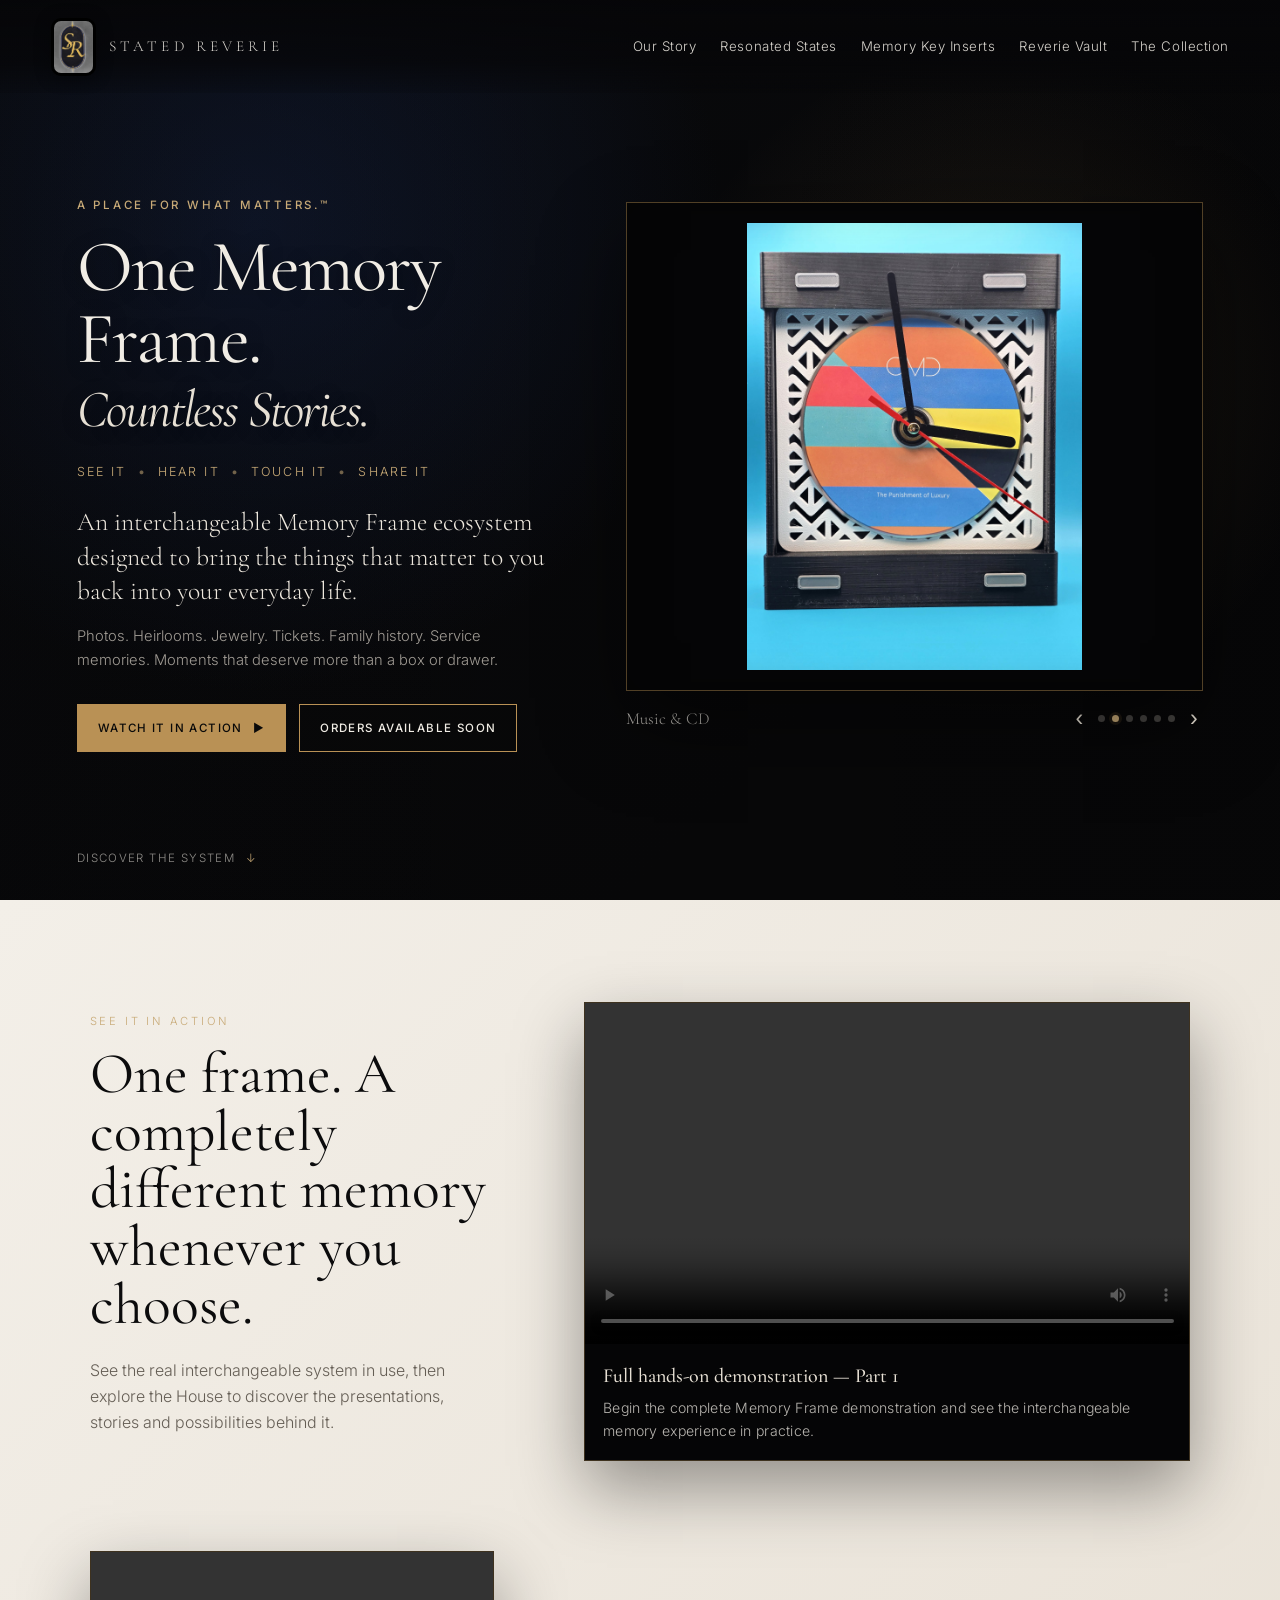
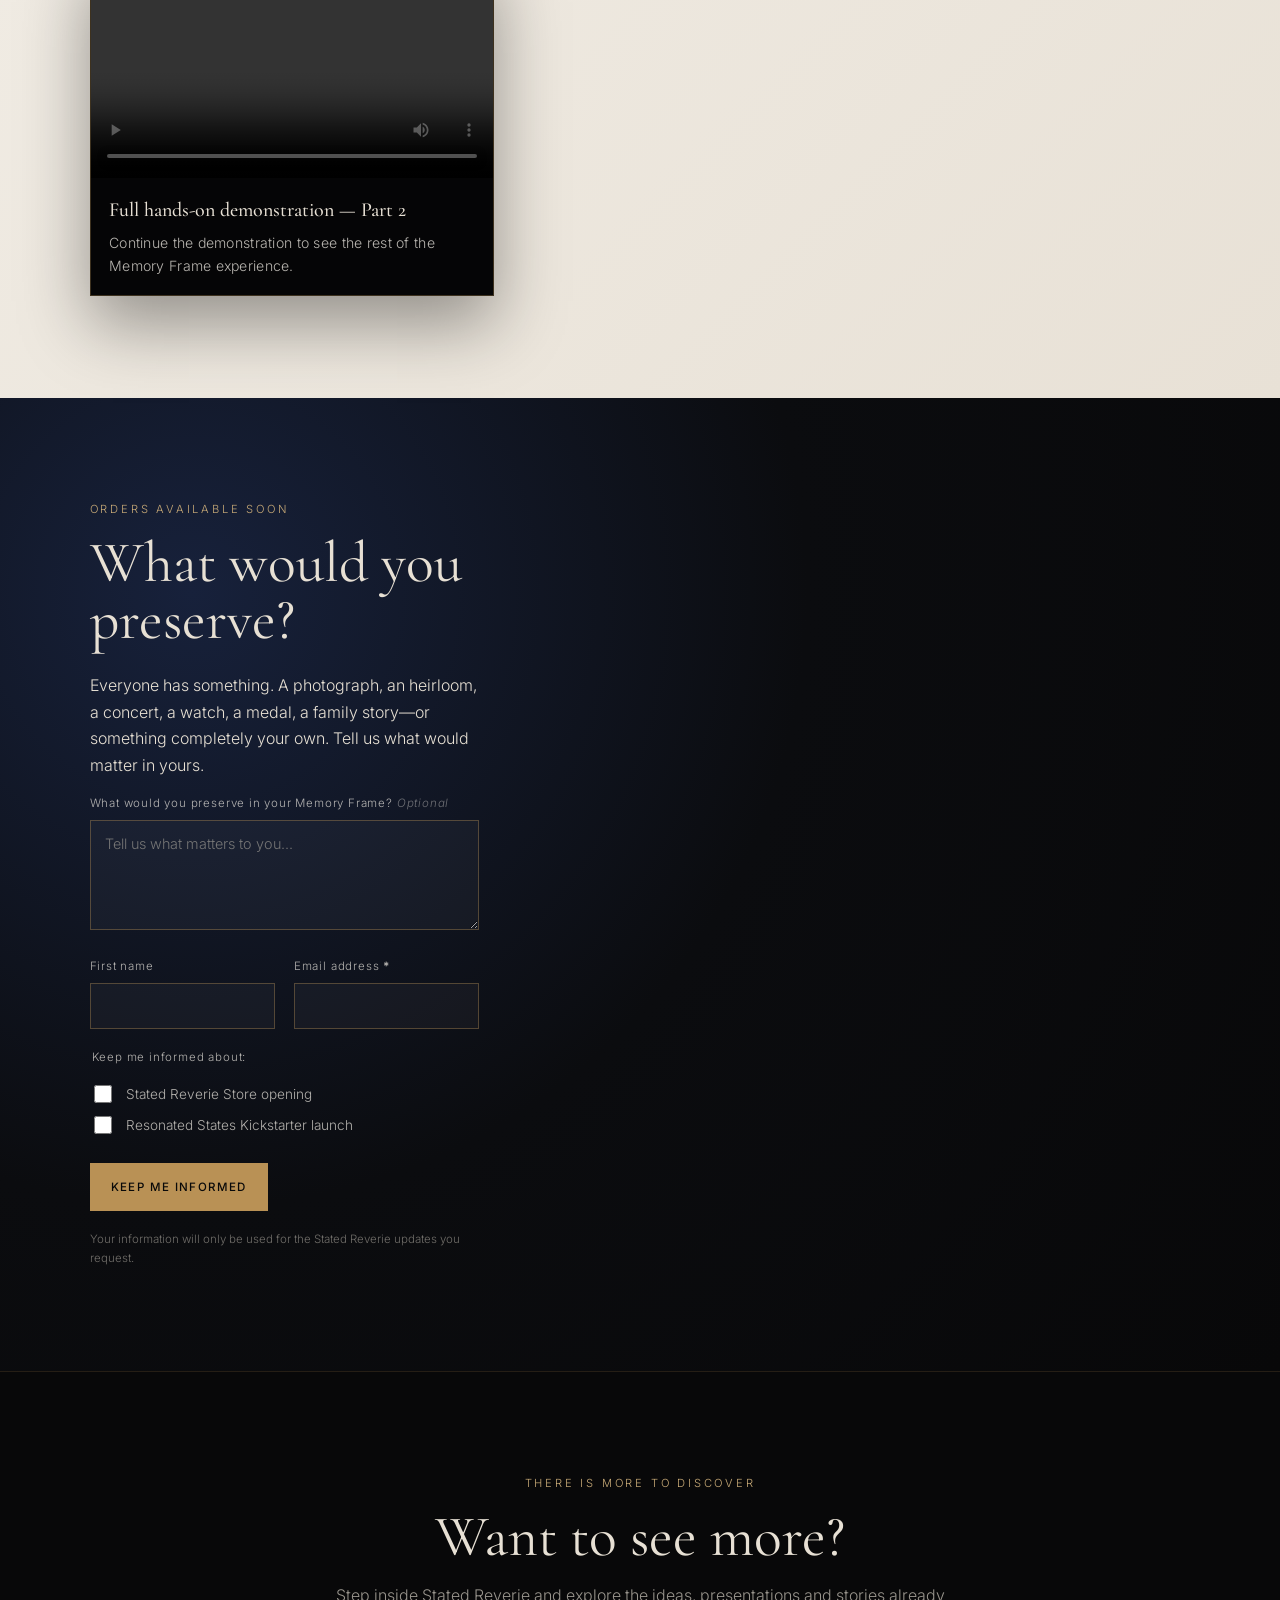
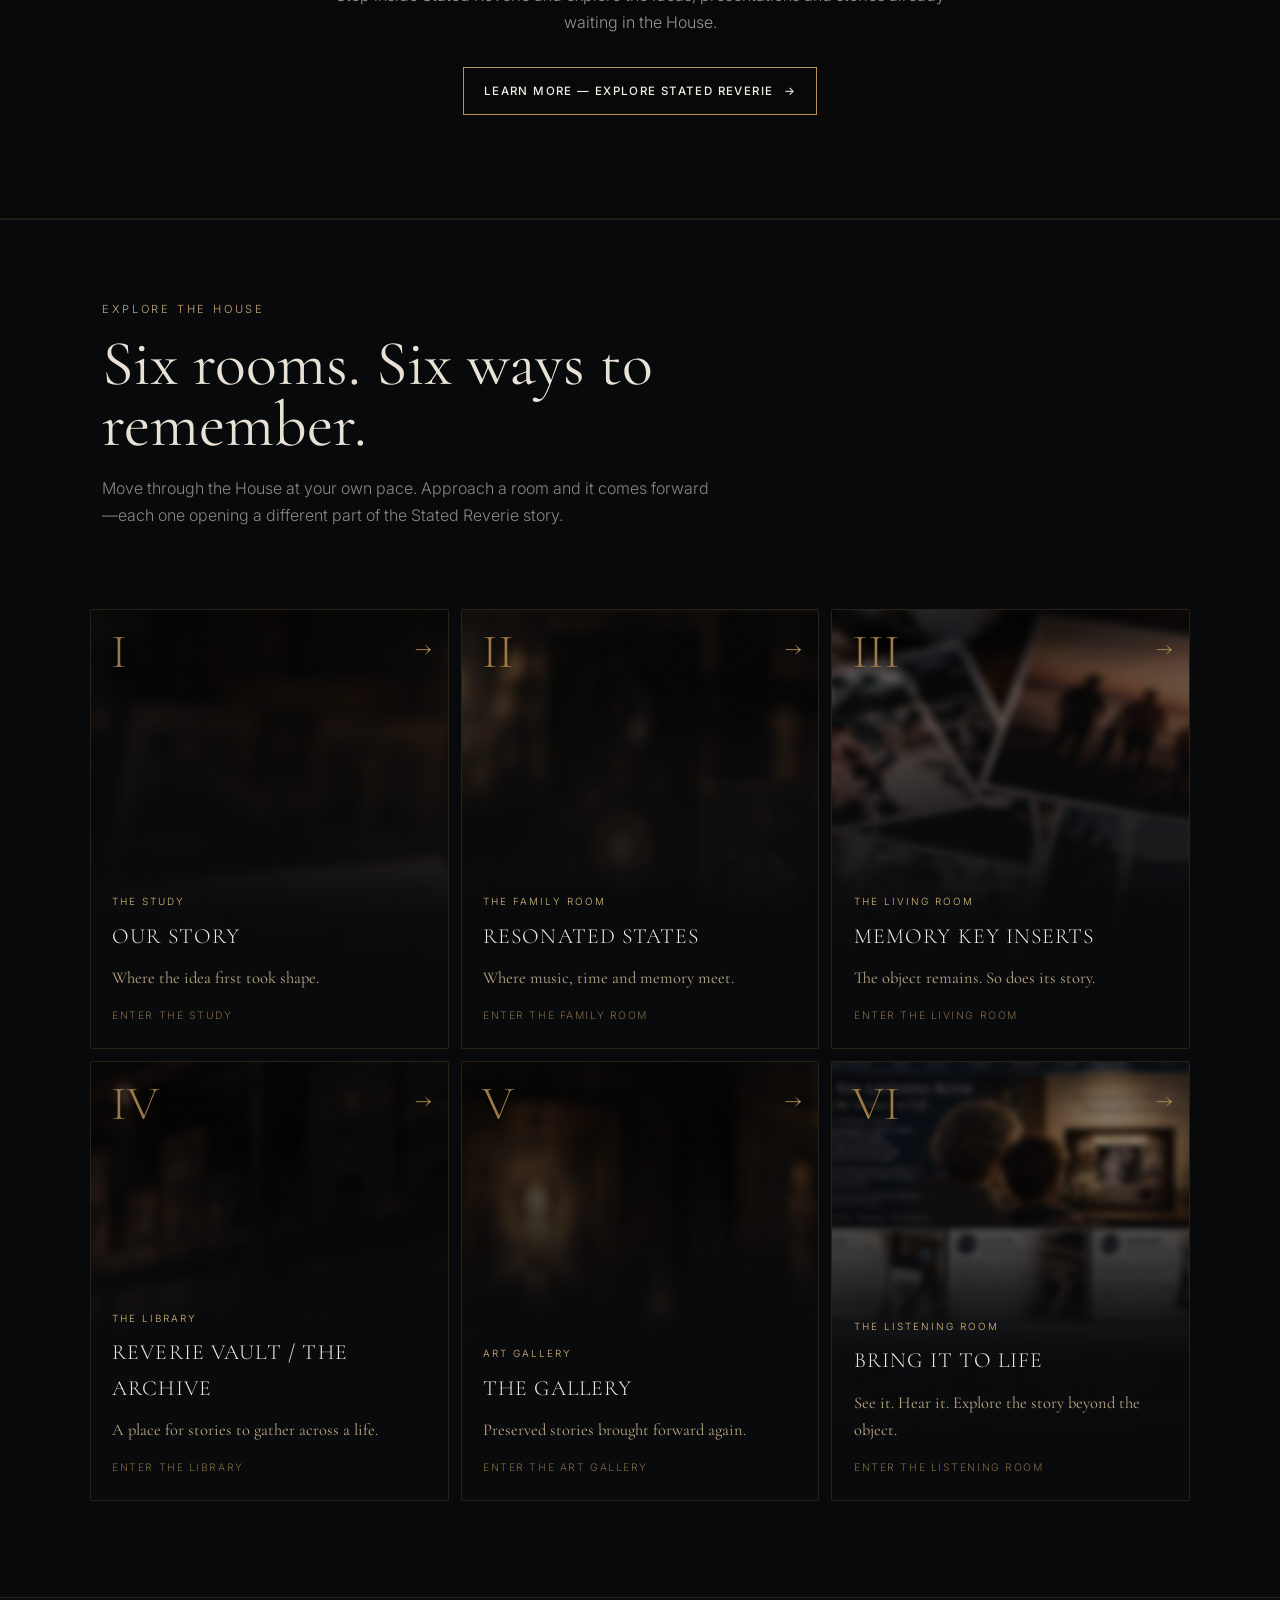
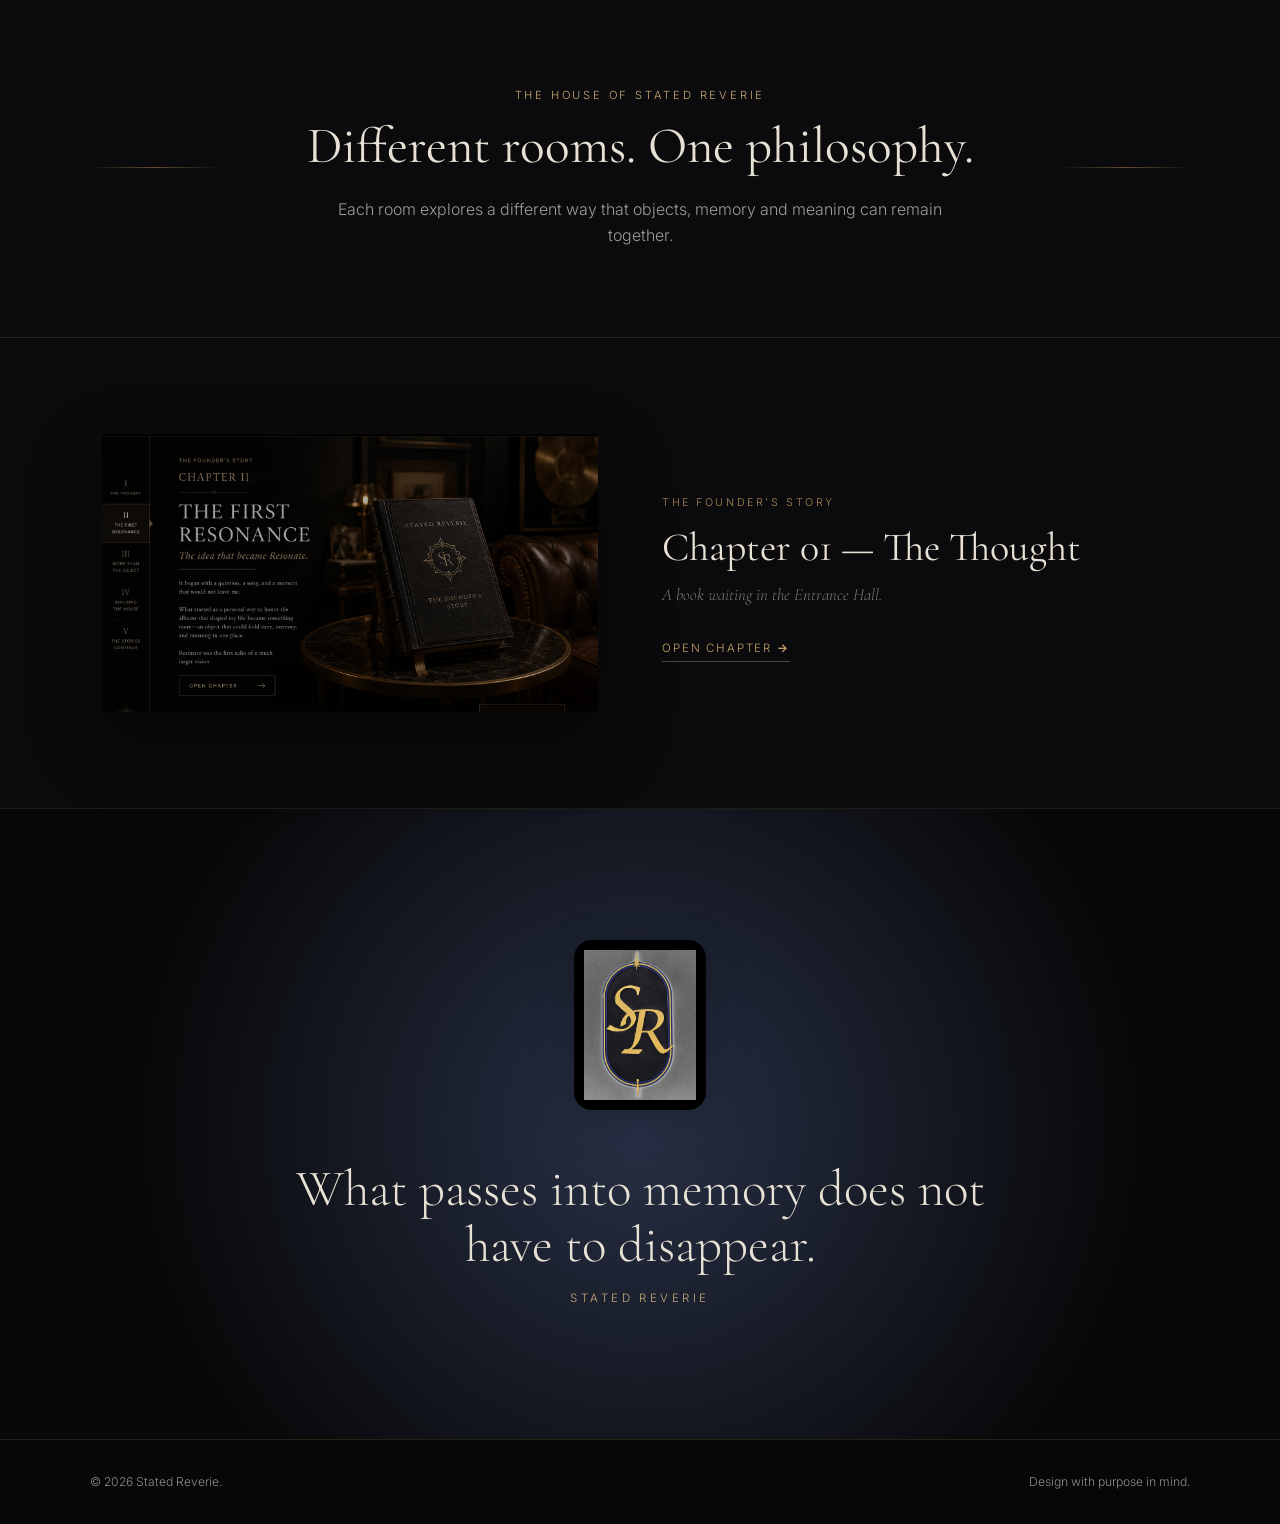
==== commit 010ff229: "Update index.html" ====
--- a/index.html
+++ b/index.html
@@ -82,7 +82,7 @@
     <p class="room-label">ORDERS AVAILABLE SOON</p>
     <h2 id="interest-title">What would you preserve?</h2>
     <p>Everyone has something. A photograph, an heirloom, a concert, a watch, a medal, a family story—or something completely your own. Tell us what would matter in yours.</p>
-  </div>
+  <form class="interest-form" name="stated-reverie-interest" action="https://formspree.io/f/mvkgvyna" method="POST">
   <form class="interest-form" name="stated-reverie-interest" method="POST" data-netlify="true">
     <input type="hidden" name="form-name" value="stated-reverie-interest">
     <label class="wide">
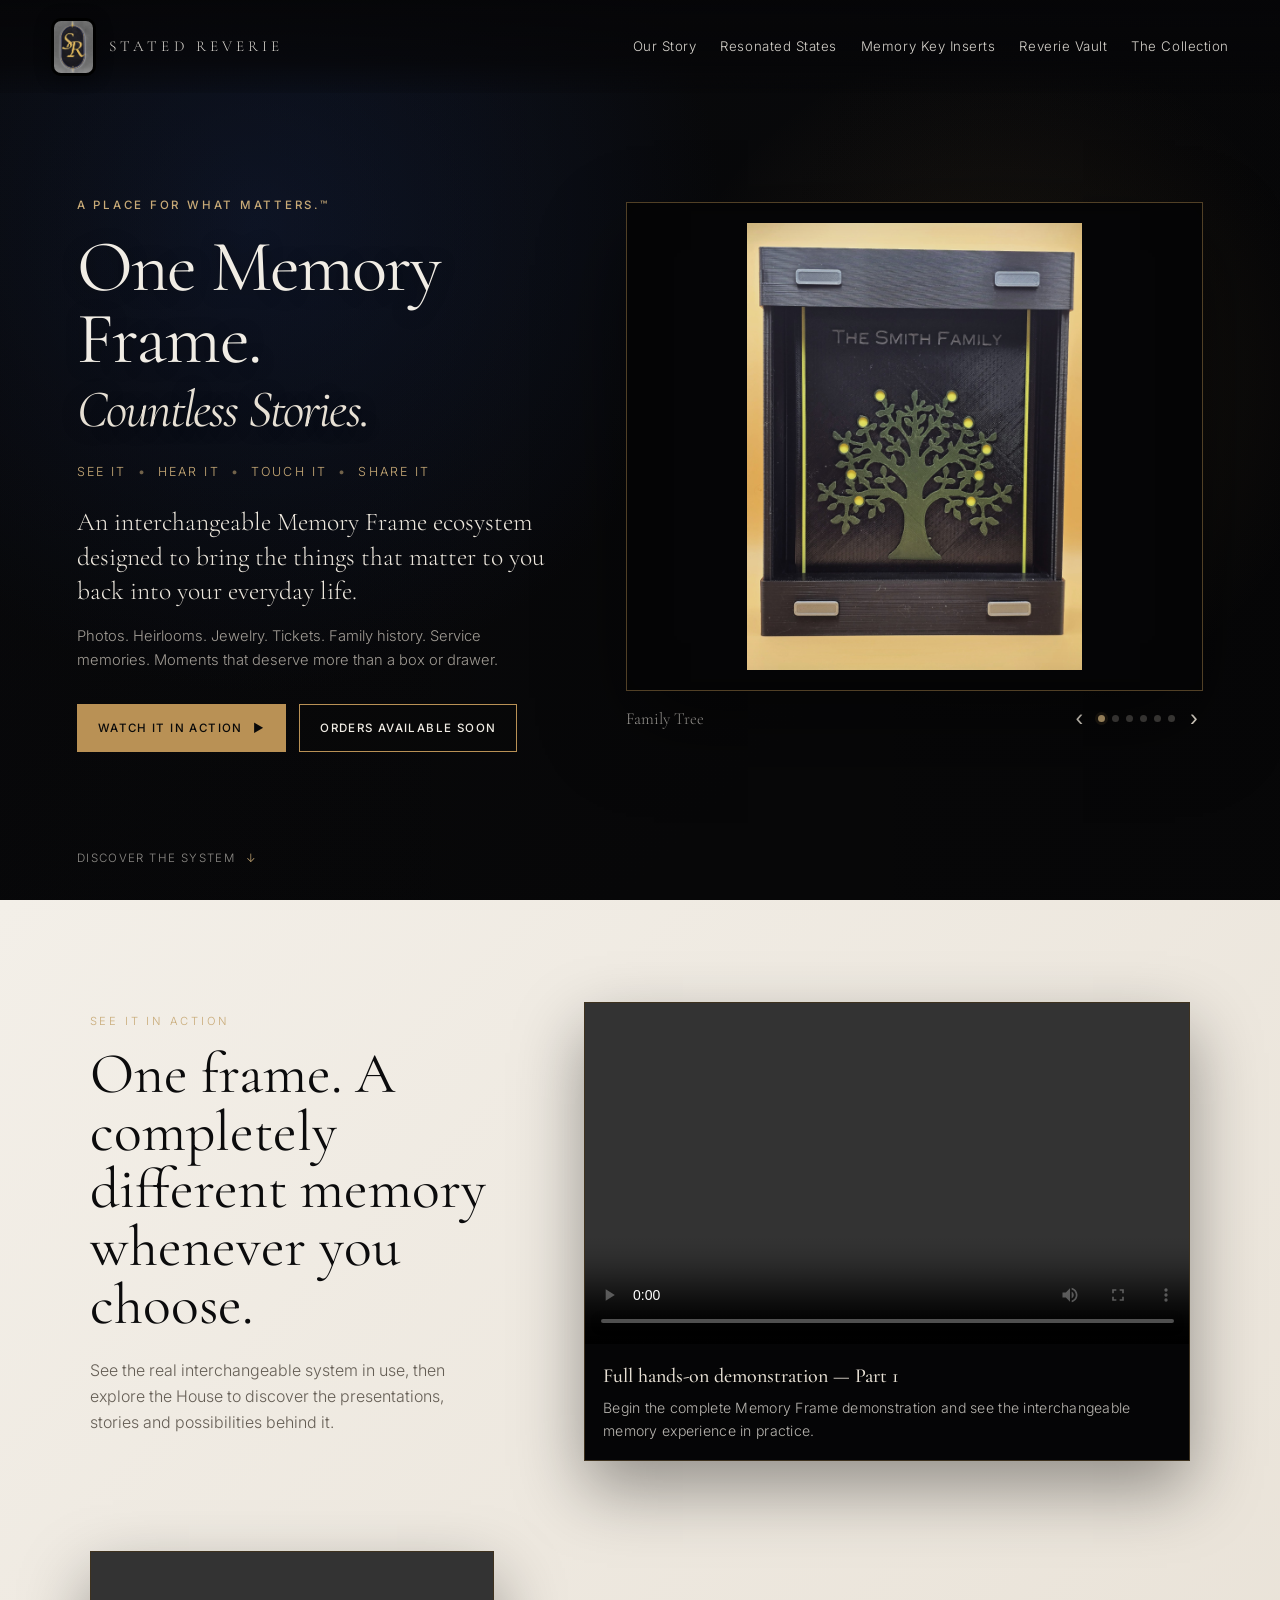
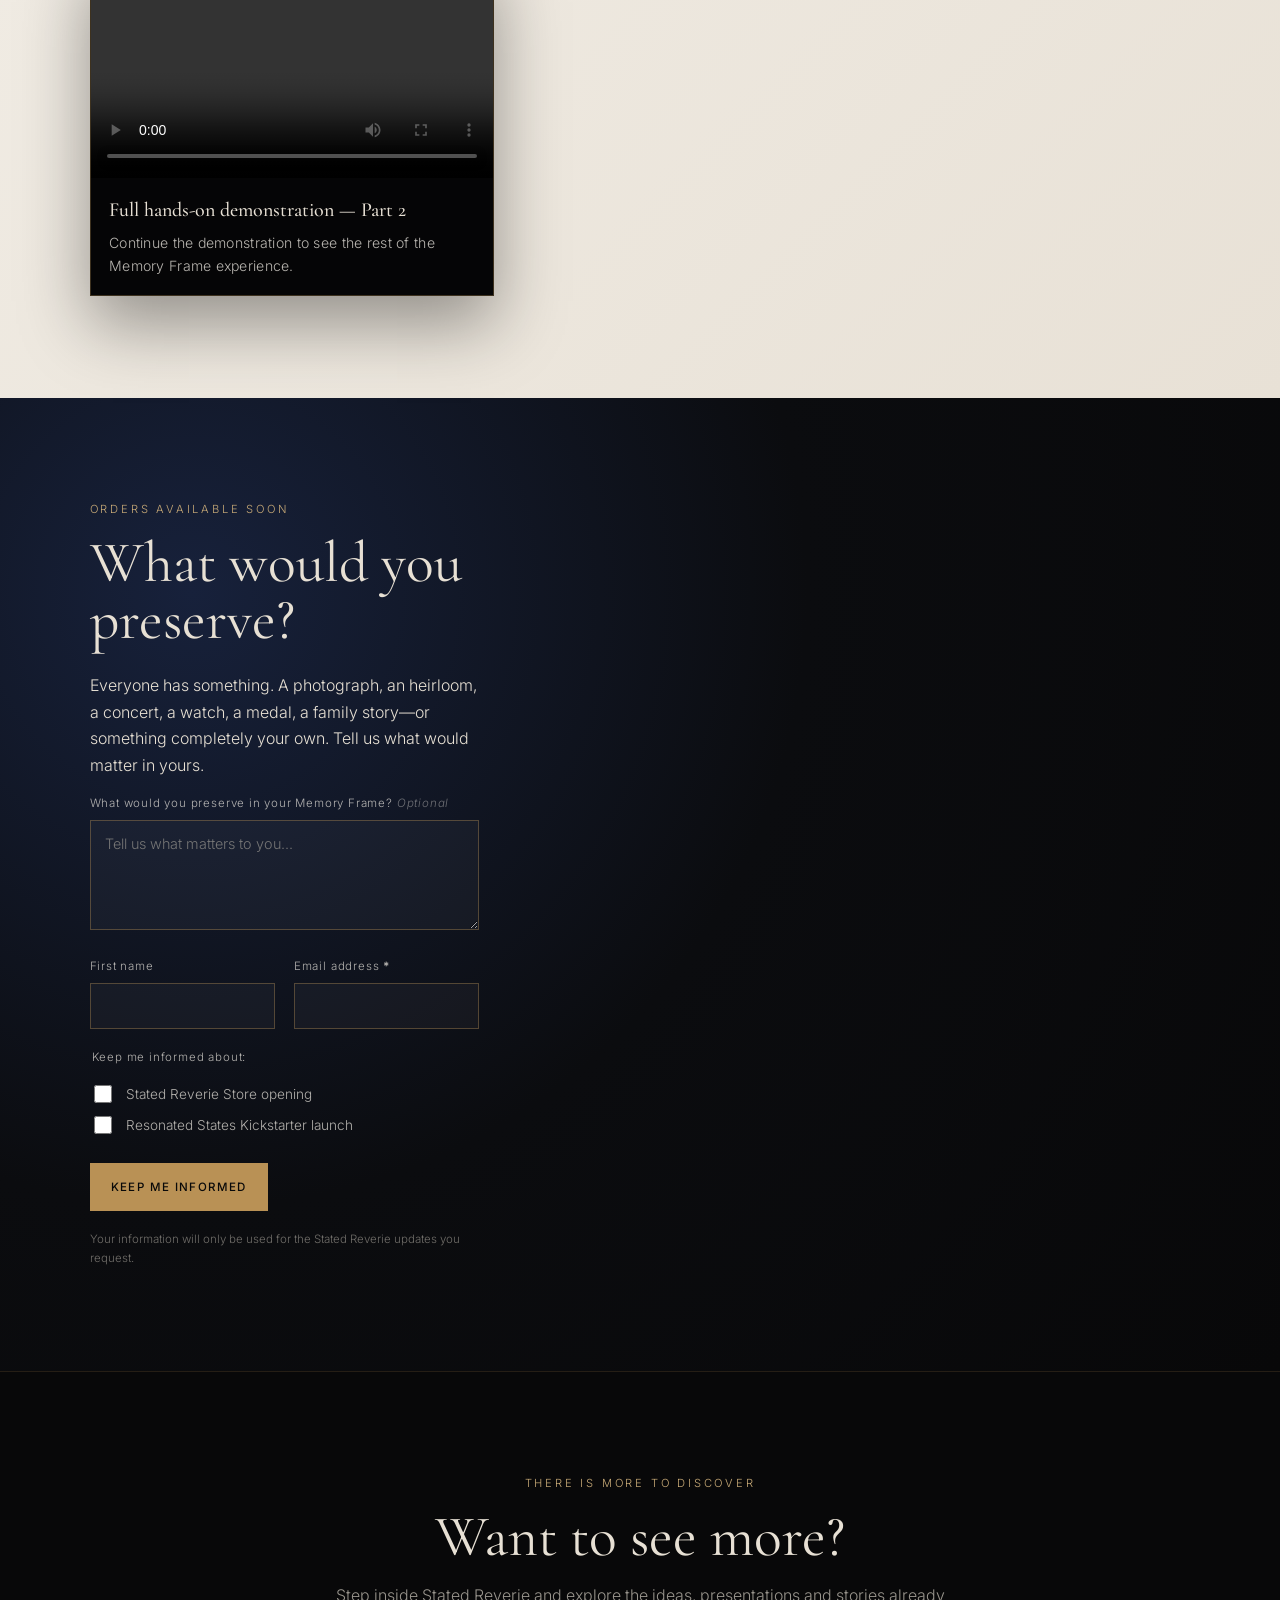
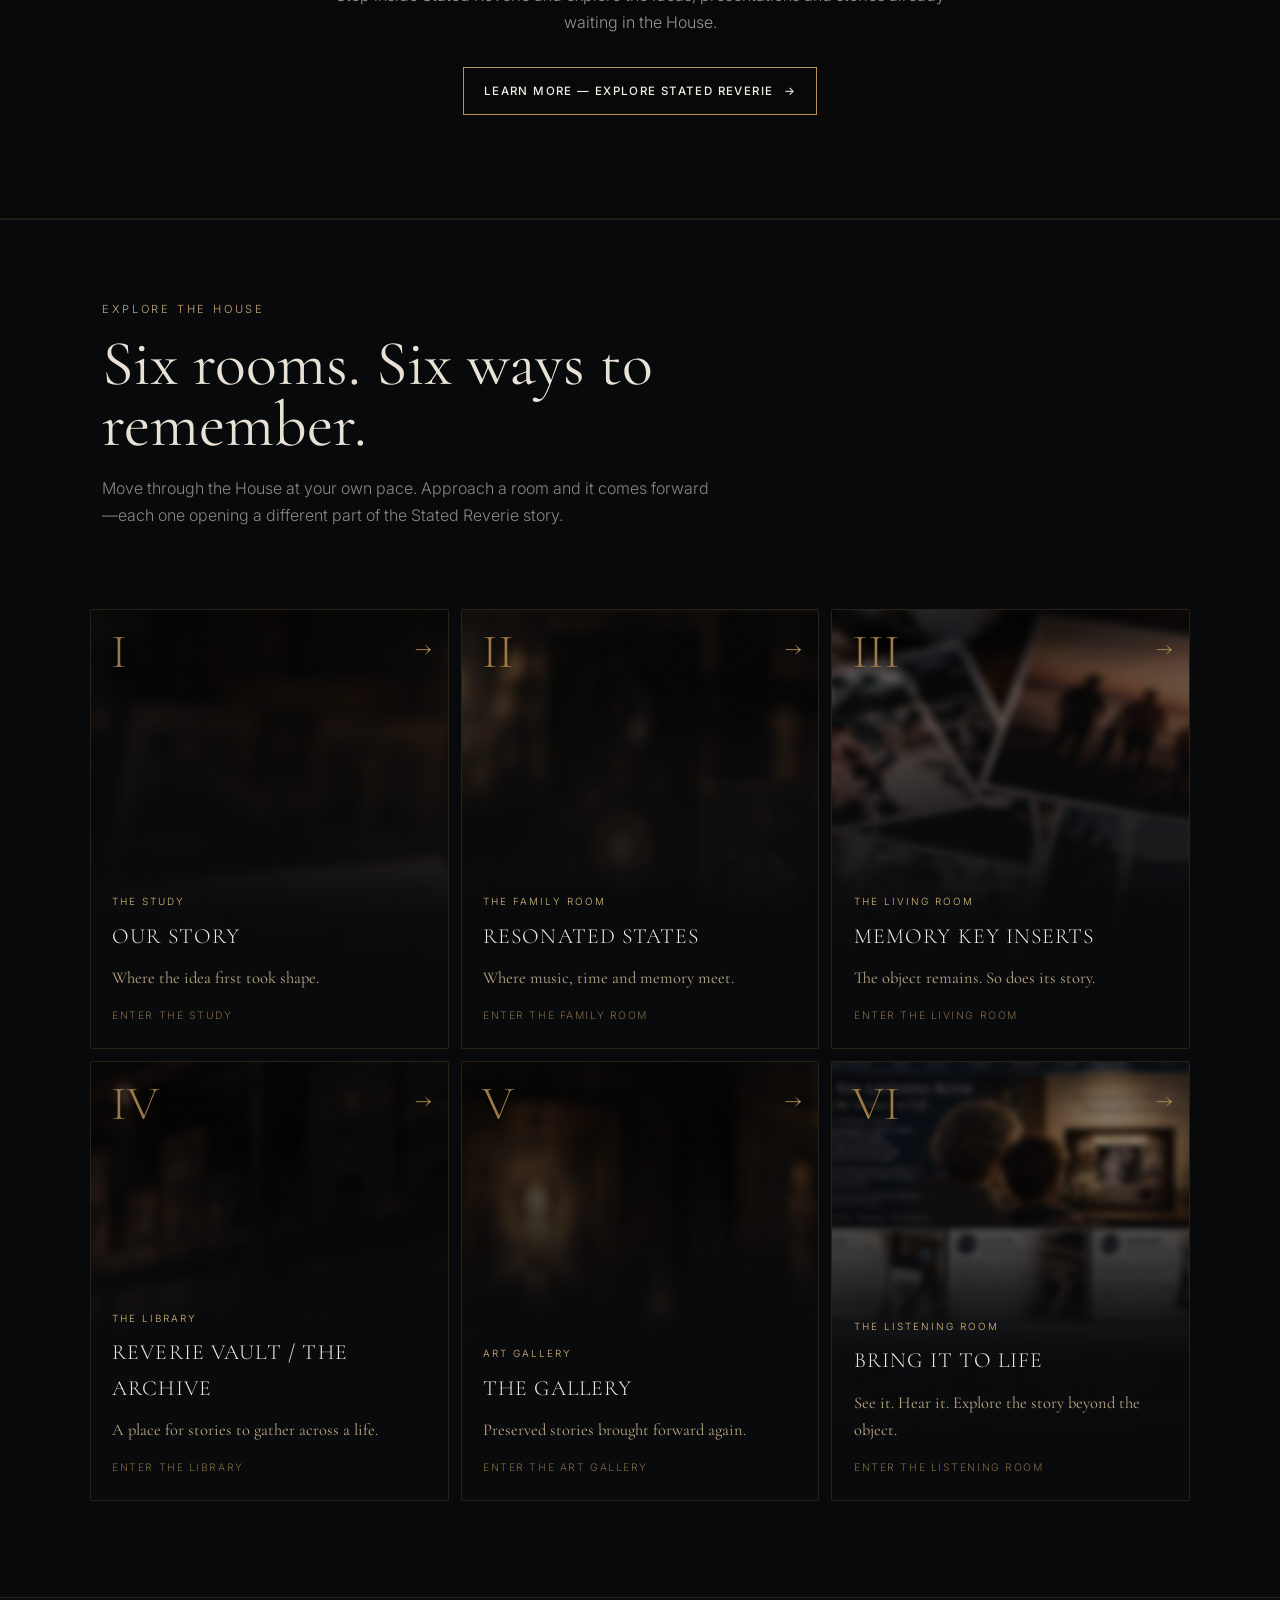
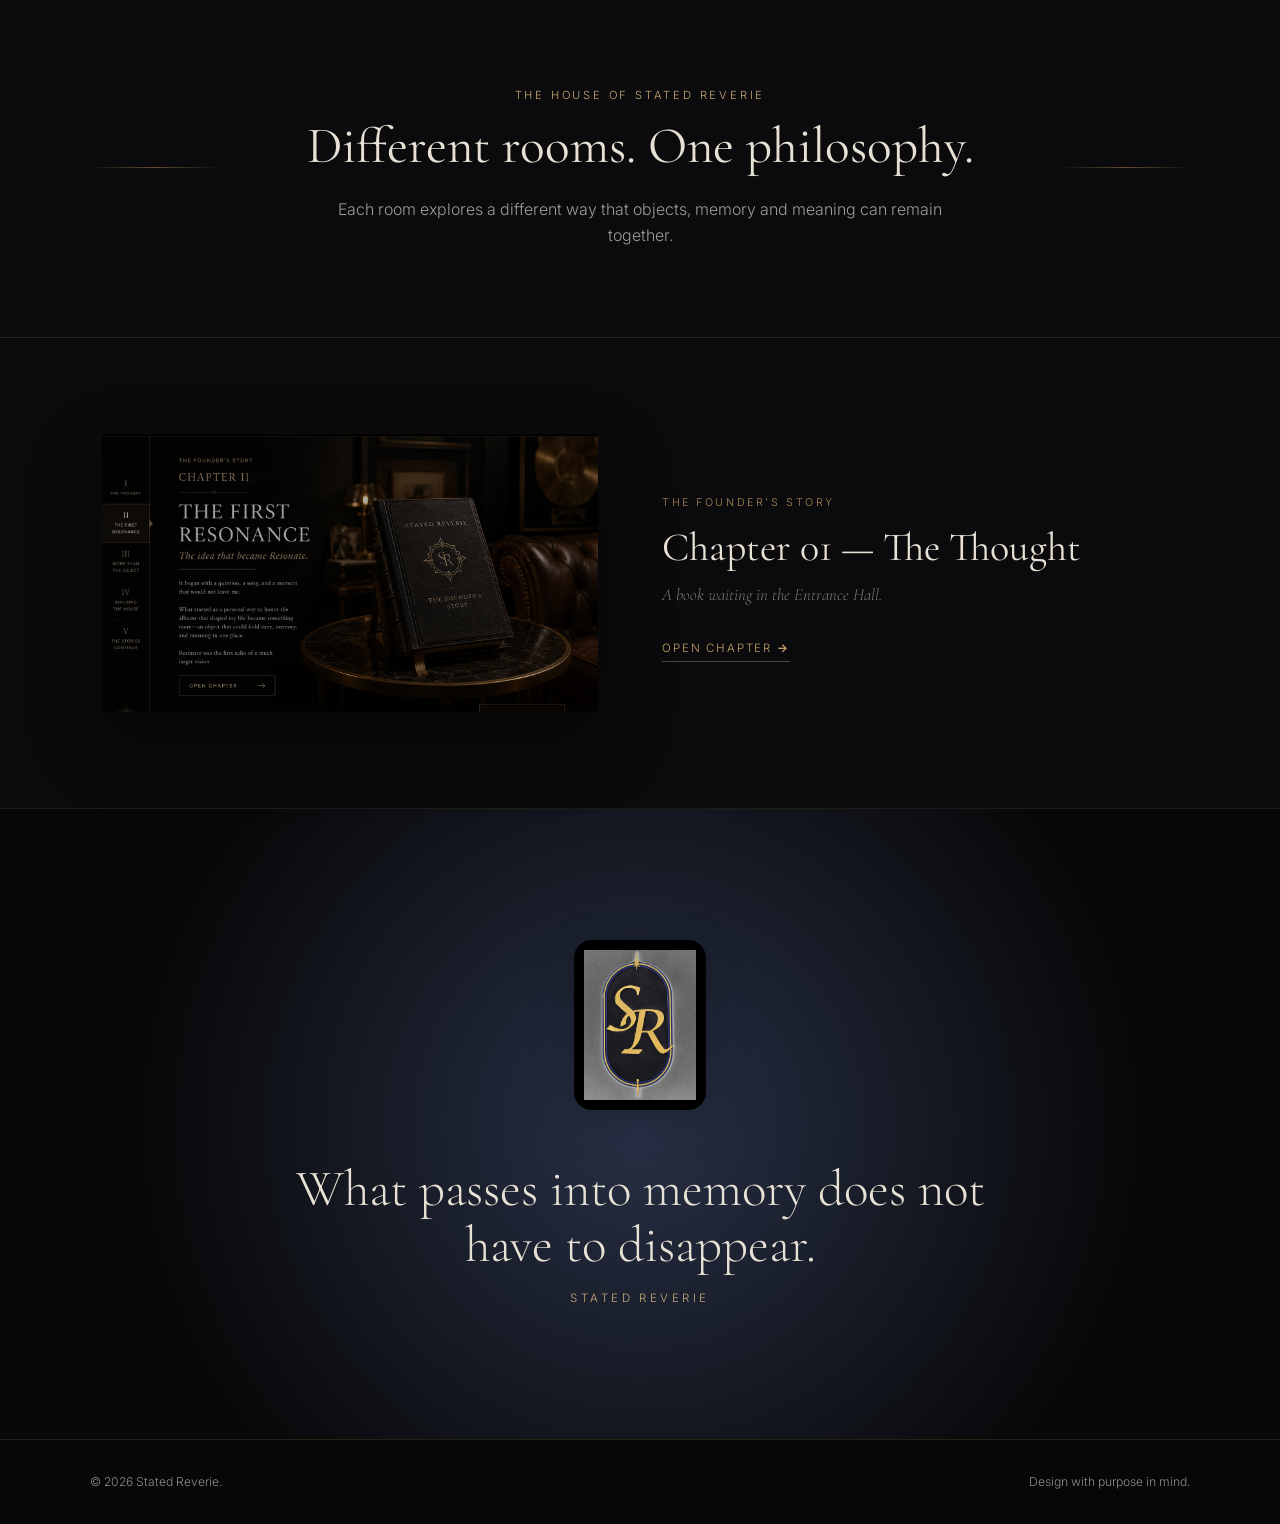
==== commit 447edff8: "Update index.html" ====
--- a/index.html
+++ b/index.html
@@ -9,6 +9,7 @@
 <link rel="preconnect" href="https://fonts.gstatic.com" crossorigin>
 <link href="https://fonts.googleapis.com/css2?family=Cormorant+Garamond:wght@400;500;600&family=Inter:wght@300;400;500&display=swap" rel="stylesheet">
 <link rel="stylesheet" href="styles.css?v=41">
+<!-- Cloudflare Web Analytics --><script type='module' src='https://static.cloudflareinsights.com/beacon.min.js' data-cf-beacon='{"token": "a909dc1f2f4147fc93d47961c3d524ed"}'></script><!-- End Cloudflare Web Analytics -->
 </head>
 <body>
 <header class="site-header">
